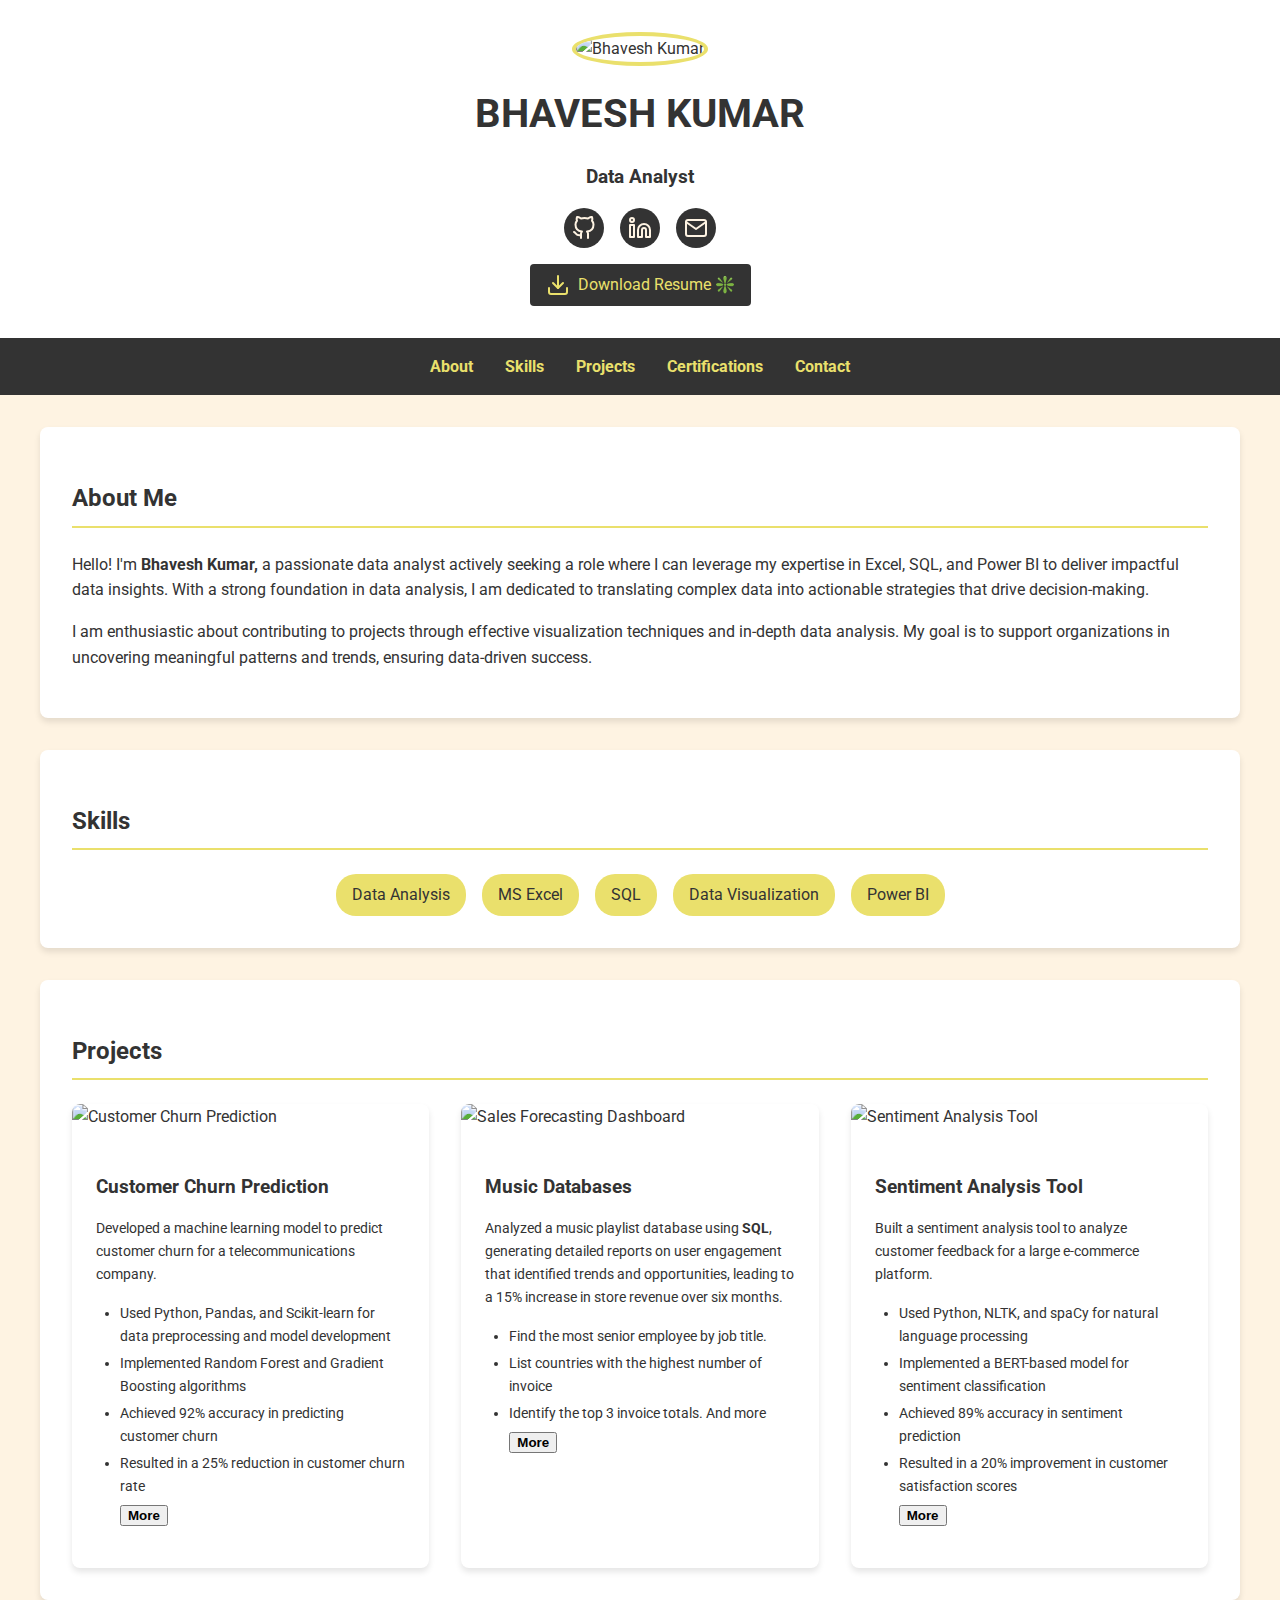
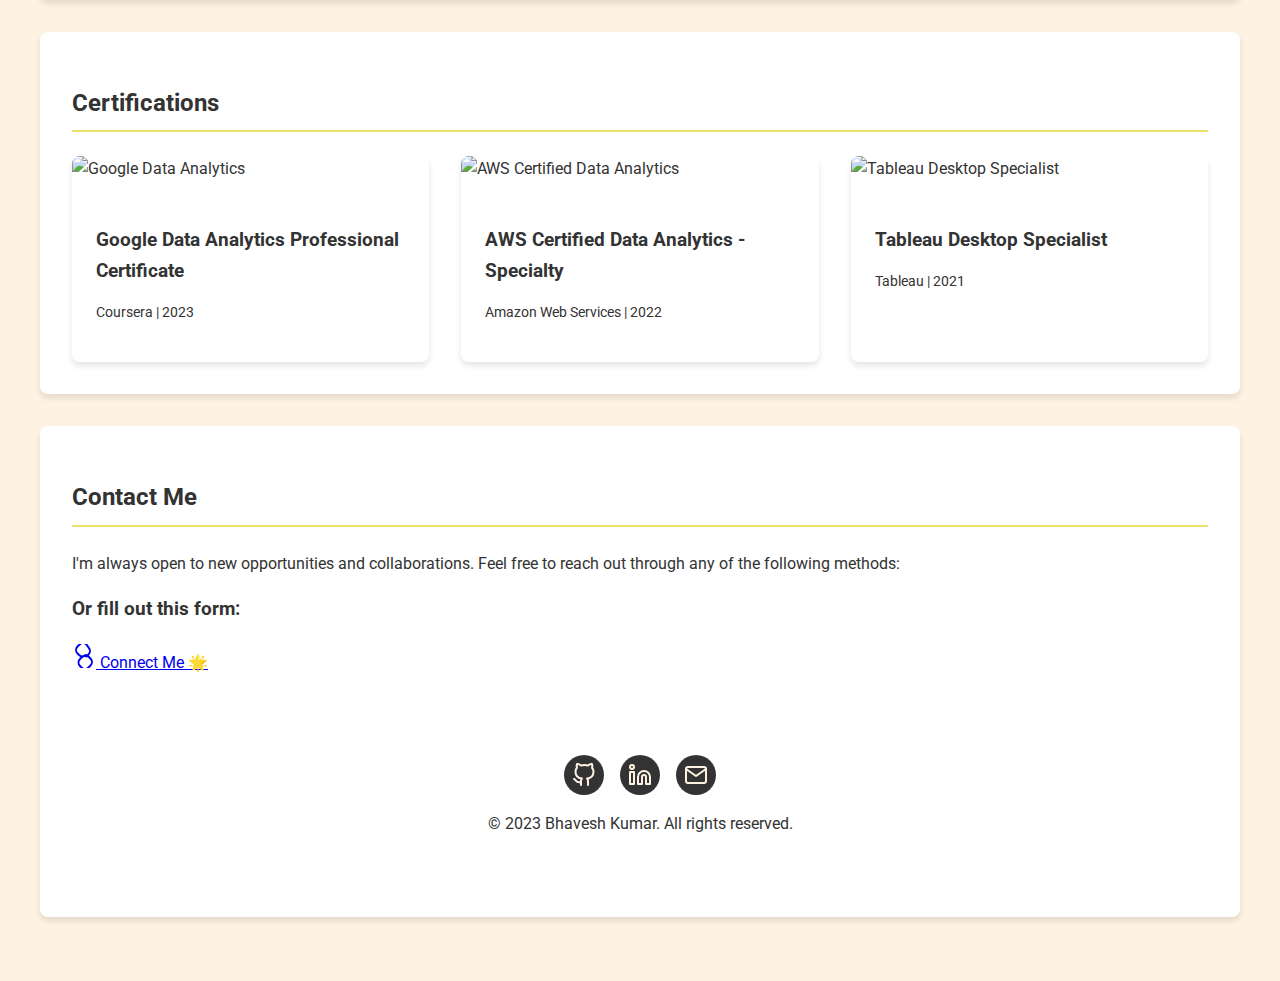
==== index.html @ 85276dae "d" ====
<!DOCTYPE html>
<html lang="en">
<head>
    <meta charset="UTF-8">
    <meta name="viewport" content="width=device-width, initial-scale=1.0">
    <title>Bhavesh Kumar - Data Analyst Portfolio</title>
    <link href="https://fonts.googleapis.com/css2?family=Roboto:wght@300;400;700&display=swap" rel="stylesheet">
    <link href="styles/styles.css" rel="stylesheet">
</head>
<body>
    <header class="header">
        <img src="https://lh3.googleusercontent.com/a/ACg8ocI1U52lFrswx4MWYVx9SHTKI9NrvFQZBIsJCtqKpzLqFeigsNw=s360-c-no" alt="Bhavesh Kumar" class="profile-image">
        <h1 class="name">BHAVESH KUMAR</h1>
        <h2 class="title">Data Analyst</h2>
        <div class="social-links">
            <a href="https://github.com/BBhaveshkumar" target="_blank" rel="noopener noreferrer" class="social-link">
                <svg xmlns="http://www.w3.org/2000/svg" width="24" height="24" viewBox="0 0 24 24" fill="none" stroke="currentColor" stroke-width="2" stroke-linecap="round" stroke-linejoin="round"><path d="M9 19c-5 1.5-5-2.5-7-3m14 6v-3.87a3.37 3.37 0 0 0-.94-2.61c3.14-.35 6.44-1.54 6.44-7A5.44 5.44 0 0 0 20 4.77 5.07 5.07 0 0 0 19.91 1S18.73.65 16 2.48a13.38 13.38 0 0 0-7 0C6.27.65 5.09 1 5.09 1A5.07 5.07 0 0 0 5 4.77a5.44 5.44 0 0 0-1.5 3.78c0 5.42 3.3 6.61 6.44 7A3.37 3.37 0 0 0 9 18.13V22"></path></svg>
            </a>
            <a href="https://www.linkedin.com/in/bhaveshkumarr/" target="_blank" rel="noopener noreferrer" class="social-link">
                <svg xmlns="http://www.w3.org/2000/svg" width="24" height="24" viewBox="0 0 24 24" fill="none" stroke="currentColor" stroke-width="2" stroke-linecap="round" stroke-linejoin="round"><path d="M16 8a6 6 0 0 1 6 6v7h-4v-7a2 2 0 0 0-2-2 2 2 0 0 0-2 2v7h-4v-7a6 6 0 0 1 6-6z"></path><rect x="2" y="9" width="4" height="12"></rect><circle cx="4" cy="4" r="2"></circle></svg>
            </a>
            <a href="mailto:mrbhaveshkumarr@gmail.com" class="social-link">
                <svg xmlns="http://www.w3.org/2000/svg" width="24" height="24" viewBox="0 0 24 24" fill="none" stroke="currentColor" stroke-width="2" stroke-linecap="round" stroke-linejoin="round"><path d="M4 4h16c1.1 0 2 .9 2 2v12c0 1.1-.9 2-2 2H4c-1.1 0-2-.9-2-2V6c0-1.1.9-2 2-2z"></path><polyline points="22,6 12,13 2,6"></polyline></svg>
            </a>
        </div>
        <div class="resume-download">
            <a href="https://docs.google.com/document/d/1liBDJwfR0ojjh4Q76jvT3BifRGlNqict/edit?usp=sharing&ouid=103123259388614732906&rtpof=true&sd=true" download class="resume-btn">
                <svg xmlns="http://www.w3.org/2000/svg" width="24" height="24" viewBox="0 0 24 24" fill="none" stroke="currentColor" stroke-width="2" stroke-linecap="round" stroke-linejoin="round"><path d="M21 15v4a2 2 0 0 1-2 2H5a2 2 0 0 1-2-2v-4"></path><polyline points="7 10 12 15 17 10"></polyline><line x1="12" y1="15" x2="12" y2="3"></line></svg>
                Download Resume ❇️
            </a>
        </div>
    </header>

    <nav class="nav-menu">
        <ul class="nav-list">
            <li class="nav-item"><a href="#about" class="nav-link">About</a></li>
            <li class="nav-item"><a href="#skills" class="nav-link">Skills</a></li>
          <!--   <li class="nav-item"><a href="#experience" class="nav-link">Experience</a></li> -->
            <li class="nav-item"><a href="#projects" class="nav-link">Projects</a></li>
            <li class="nav-item"><a href="#certifications" class="nav-link">Certifications</a></li>
            <li class="nav-item"><a href="#contact" class="nav-link">Contact</a></li>
        </ul>
    </nav>

    <div class="container">
        <section id="about" class="section">
            <h2 class="section-title">About Me</h2>
            <p>
                Hello! 
                I'm <b>Bhavesh Kumar,</b> a passionate data analyst actively seeking a role where I can leverage my expertise in Excel, SQL, and Power BI to deliver impactful data insights. With a strong foundation in data analysis, I am dedicated to translating complex data into actionable strategies that drive decision-making.
            </p>
            <p>
                I am enthusiastic about contributing to projects through effective visualization techniques and in-depth data analysis. My goal is to support organizations in uncovering meaningful patterns and trends, ensuring data-driven success.
            </p>
        </section>

        <section id="skills" class="section">
            <h2 class="section-title">Skills</h2>
            <div class="skills-container">
                <div class="skill-item">Data Analysis</div>
                <div class="skill-item">MS Excel</div>
                <div class="skill-item">SQL</div>
                <div class="skill-item">Data Visualization</div>
                <div class="skill-item">Power BI</div>
            </div>
        </section>

       <!--  <section id="experience" class="section">
            <h2 class="section-title">Experience</h2>
            <div class="experience-item">
                <h3>Senior Data Analyst</h3>
                <p class="company">ABC Tech Solutions | January 2020 - Present</p>
                <ul>
                    <li>Lead a team of 5 data analysts in developing and maintaining data pipelines for real-time analytics.</li>
                    <li>Implemented machine learning models that improved customer segmentation accuracy by 35%, resulting in a 20% increase in targeted marketing campaign effectiveness.</li>
                    <li>Created interactive dashboards using Power BI, resulting in a 40% increase in data-driven decision making across departments.</li>
                    <li>Optimized SQL queries and database structures, improving overall system performance by 50%.</li>
                </ul>
            </div>
            <div class="experience-item">
                <h3>Data Analyst</h3>
                <p class="company">XYZ Data Insights | June 2017 - December 2019</p>
                <ul>
                    <li>Conducted statistical analyses on large datasets to identify trends and patterns in customer behavior, leading to a 15% increase in customer retention.</li>
                    <li>Developed and maintained SQL databases, improving query efficiency by 60%.</li>
                    <li>Created predictive models for sales forecasting, achieving 95% accuracy and helping the company reduce inventory costs by 25%.</li>
                    <li>Collaborated with cross-functional teams to implement data-driven solutions, resulting in a 30% increase in overall operational efficiency.</li>
                </ul>
            </div>
        </section> -->

        <section id="projects" class="section">
            <h2 class="section-title">Projects</h2>
            <div class="projects-grid">
                <div class="project-card">
                    <img src="https://images.unsplash.com/photo-1460925895917-afdab827c52f?ixlib=rb-4.0.3&ixid=M3wxMjA3fDB8MHxwaG90by1wYWdlfHx8fGVufDB8fHx8fA%3D%3D&auto=format&fit=crop&w=300&q=80" alt="Customer Churn Prediction" class="project-image">
                    <div class="project-info">
                        <h3 class="project-title">Customer Churn Prediction</h3>
                        <p class="project-description">Developed a machine learning model to predict customer churn for a telecommunications company.</p>
                        <ul class="project-details">
                            <li>Used Python, Pandas, and Scikit-learn for data preprocessing and model development</li>
                            <li>Implemented Random Forest and Gradient Boosting algorithms</li>
                            <li>Achieved 92% accuracy in predicting customer churn</li>
                            <li>Resulted in a 25% reduction in customer churn rate</li>
                            <a href="https://github.com/BBhaveshkumar/SQL-project-music" target="_blank">
                                <button type="button"><b>More</b></button>
                            </a>
                        </ul>
                    </div>
                </div>
                <div class="project-card">
                    <img src="https://images.unsplash.com/photo-1551288049-bebda4e38f71?ixlib=rb-4.0.3&ixid=M3wxMjA3fDB8MHxwaG90by1wYWdlfHx8fGVufDB8fHx8fA%3D%3D&auto=format&fit=crop&w=300&q=80" alt="Sales Forecasting Dashboard" class="project-image">
                    <div class="project-info">
                        <h3 class="project-title">Music Databases</h3> 
                        <p class="project-description">Analyzed a music playlist database using <b>SQL</b>, generating detailed reports on user engagement that identified trends and opportunities, leading to a 15% increase in store revenue over six months.</p>
                        <ul class="project-details">
                            <li>Find the most senior employee by job title.</li>
                            <li>List countries with the highest number of invoice</li>
                            <li>Identify the top 3 invoice totals. And more</li>
                            <a href="https://github.com/BBhaveshkumar/SQL-project-music" target="_blank">
                                <button type="button"><b>More</b></button>
                            </a>
                            
                        </ul>
                    </div>
                </div>
                <div class="project-card">
                    <img src="https://images.unsplash.com/photo-1518186285589-2f7649de83e0?ixlib=rb-4.0.3&ixid=M3wxMjA3fDB8MHxwaG90by1wYWdlfHx8fGVufDB8fHx8fA%3D%3D&auto=format&fit=crop&w=300&q=80" alt="Sentiment Analysis Tool" class="project-image">
                    <div class="project-info">
                        <h3 class="project-title">Sentiment Analysis Tool</h3>
                        <p class="project-description">Built a sentiment analysis tool to analyze customer feedback for a large e-commerce platform.</p>
                        <ul class="project-details">
                            <li>Used Python, NLTK, and spaCy for natural language processing</li>
                            <li>Implemented a BERT-based model for sentiment classification</li>
                            <li>Achieved 89% accuracy in sentiment prediction</li>
                            <li>Resulted in a 20% improvement in customer satisfaction scores</li>
                            <a href="https://example.com/music-databases" target="_blank">
                                <button type="button"><b>More</b></button>
                            </a>
                        </ul>
                    </div>
                </div>
            </div>
        </section>

        <section id="certifications" class="section">
            <h2 class="section-title">Certifications</h2>
            <div class="certifications-grid">
                <div class="certification-card">
                    <a href="https://www.coursera.org/professional-certificates/google-data-analytics" target="_blank" rel="noopener noreferrer" class="certification-link">
                        <img src="https://images.unsplash.com/photo-1573164713714-d95e436ab8d6?ixlib=rb-4.0.3&ixid=M3wxMjA3fDB8MHxwaG90by1wYWdlfHx8fGVufDB8fHx8fA%3D%3D&auto=format&fit=crop&w=300&q=80" alt="Google Data Analytics" class="certification-image">
                        <div class="certification-content">
                            <h3>Google Data Analytics Professional Certificate</h3>
                            <p>Coursera | 2023</p>
                        </div>
                    </a>
                </div>
                <div class="certification-card">
                    <a href="https://aws.amazon.com/certification/certified-data-analytics-specialty/" target="_blank" rel="noopener noreferrer" class="certification-link">
                        <img src="https://images.unsplash.com/photo-1451187580459-43490279c0fa?ixlib=rb-4.0.3&ixid=M3wxMjA3fDB8MHxwaG90by1wYWdlfHx8fGVufDB8fHx8fA%3D%3D&auto=format&fit=crop&w=300&q=80" alt="AWS Certified Data Analytics" class="certification-image">
                        <div class="certification-content">
                            <h3>AWS Certified Data Analytics - Specialty</h3>
                            <p>Amazon Web Services | 2022</p>
                        </div>
                    </a>
                </div>
                <div class="certification-card">
                    <a href="https://www.tableau.com/learn/certification/desktop-specialist" target="_blank" rel="noopener noreferrer" class="certification-link">
                        <img src="https://images.unsplash.com/photo-1551288049-bebda4e38f71?ixlib=rb-4.0.3&ixid=M3wxMjA3fDB8MHxwaG90by1wYWdlfHx8fGVufDB8fHx8fA%3D%3D&auto=format&fit=crop&w=300&q=80" alt="Tableau Desktop Specialist" class="certification-image">
                        <div class="certification-content">
                            <h3>Tableau Desktop Specialist</h3>
                            
<p>Tableau | 2021</p>
                        </div>
                    </a>
                </div>
            </div>
        </section>

        <!-- <section id="contact" class="section">
            <h2 class="section-title">Contact Me</h2>
            <form class="contact-form">
                <div class="form-group">
                    <label for="name" class="form-label">Name</label>
                    <input type="text" id="name" name="name" class="form-input" required>
                </div>
                <div class="form-group">
                    <label for="email" class="form-label">Email</label>
                    <input type="email" id="email" name="email" class="form-input" required>
                </div>
                <div class="form-group">
                    <label for="message" class="form-label">Message</label>
                    <textarea id="message" name="message" rows="5" class="form-input" required></textarea>
                </div>
                <button type="submit" class="submit-btn">Send Message</button>
            </form>
        </section>
    </div> -->

    <section id="contact" class="section">
        <h2 class="section-title">Contact Me</h2>
        <div class="contact-intro">
            <p>I'm always open to new opportunities and collaborations. Feel free to reach out through any of the following methods:</p>
        </div>
        <div class="contact-options">
            <div class="contact-card">
                <!-- <h3>Email</h3>
                <p>Send me an email directly</p>
                <div class="Connect me">
                    <a href="https://www.linkedin.com/in/bhaveshkumarr/" target="_blank" rel="noopener noreferrer" class="social-link" style="display: inline-flex; align-items: center; justify-content: center; width: 150px; height: 40px; background-color: #f1f1f1; border-radius: 5px; text-decoration: none; color: black; font-size: 16px; font-weight: bold;">
                        <svg xmlns="http://www.w3.org/2000/svg" width="24" height="24" viewBox="0 0 24 24" fill="none" stroke="currentColor" stroke-width="2" stroke-linecap="round" stroke-linejoin="round" style="margin-right: 8px;">
                            <rect x="2" y="2" width="20" height="20" rx="2" ry="2"></rect>
                            <polyline points="2,6 12,13 22,6"></polyline>
                        </svg>
                        Gmail
                    </a>
                </div> -->
                
            
        <div class="google-form-container">
            <h3>Or fill out this form:</h3>
            <div class="Connect me">
                <div class="Connect me">
                    <a href="https://forms.gle/hdkkrXHukVYEHQoh7" class="Connect-btn">
                        <svg xmlns="http://www.w3.org/2000/svg" width="24" height="24" viewBox="0 0 24 24" fill="none" stroke="currentColor" stroke-width="2" stroke-linecap="round" stroke-linejoin="round">
                            <path d="M10 13a5 5 0 0 1 7 0l1.5 1.5a5 5 0 0 1 0 7l-2 2a5 5 0 0 1-7 0l-1.5-1.5a5 5 0 0 1 0-7l2-2z"></path>
                            <path d="M14 11a5 5 0 0 1-7 0L5.5 9.5a5 5 0 0 1 0-7l2-2a5 5 0 0 1 7 0L16.5 3.5a5 5 0 0 1 0 7l-2 2z"></path>
                        </svg>
                        Connect Me 🌟
                    </a>
                </div>
                
                    </a>
                </div>
                
                </a>
            </div>
    <footer class="footer">
        <div class="social-links">
            <a href="https://github.com/BBhaveshkumar" target="_blank" rel="noopener noreferrer" class="social-link">
                <svg xmlns="http://www.w3.org/2000/svg" width="24" height="24" viewBox="0 0 24 24" fill="none" stroke="currentColor" stroke-width="2" stroke-linecap="round" stroke-linejoin="round"><path d="M9 19c-5 1.5-5-2.5-7-3m14 6v-3.87a3.37 3.37 0 0 0-.94-2.61c3.14-.35 6.44-1.54 6.44-7A5.44 5.44 0 0 0 20 4.77 5.07 5.07 0 0 0 19.91 1S18.73.65 16 2.48a13.38 13.38 0 0 0-7 0C6.27.65 5.09 1 5.09 1A5.07 5.07 0 0 0 5 4.77a5.44 5.44 0 0 0-1.5 3.78c0 5.42 3.3 6.61 6.44 7A3.37 3.37 0 0 0 9 18.13V22"></path></svg>
            </a>
            <a href="https://www.linkedin.com/in/bhaveshkumarr/" target="_blank" rel="noopener noreferrer" class="social-link">
                <svg xmlns="http://www.w3.org/2000/svg" width="24" height="24" viewBox="0 0 24 24" fill="none" stroke="currentColor" stroke-width="2" stroke-linecap="round" stroke-linejoin="round"><path d="M16 8a6 6 0 0 1 6 6v7h-4v-7a2 2 0 0 0-2-2 2 2 0 0 0-2 2v7h-4v-7a6 6 0 0 1 6-6z"></path><rect x="2" y="9" width="4" height="12"></rect><circle cx="4" cy="4" r="2"></circle></svg>
            </a>
            <a href="mailto:mrbhaveshkumarr@gmail.com" class="social-link">
                <svg xmlns="http://www.w3.org/2000/svg" width="24" height="24" viewBox="0 0 24 24" fill="none" stroke="currentColor" stroke-width="2" stroke-linecap="round" stroke-linejoin="round"><path d="M4 4h16c1.1 0 2 .9 2 2v12c0 1.1-.9 2-2 2H4c-1.1 0-2-.9-2-2V6c0-1.1.9-2 2-2z"></path><polyline points="22,6 12,13 2,6"></polyline></svg>
            </a>
        </div>
        <p>&copy; 2023 Bhavesh Kumar. All rights reserved.</p>
    </footer>
</body>
</html>
---- styles/styles.css ----
:root {
  --primary-color: #eae06c;
  --secondary-color: #f5f5f5;
  --background-color: #FEF3E2;
  --text-color: #333333;
  --card-background: #ffffff;
}

body {
  font-family: 'Roboto', sans-serif;
  background-color: var(--background-color);
  color: var(--text-color);
  line-height: 1.6;
  margin: 0;
  padding: 0;
}

.container {
  max-width: 1200px;
  margin: 0 auto;
  padding: 2rem;
}

.header {
  background-color: var(--card-background);
  color: var(--text-color);
  padding: 2rem 0;
  text-align: center;
}

.profile-image {
  width: 150px;
  height: 150px;
  border-radius: 50%;
  object-fit: cover;
  border: 4px solid var(--primary-color);
}

.name {
  font-size: 2.5rem;
  margin: 1rem 0 0.5rem;
}

.title {
  font-size: 1.2rem;
  color: var(--text-color);
}

.nav-menu {
  background-color: var(--text-color);
  padding: 1rem 0;
  position: sticky;
  top: 0;
  z-index: 1000;
}

.nav-list {
  list-style-type: none;
  padding: 0;
  margin: 0;
  display: flex;
  justify-content: center;
}

.nav-item {
  margin: 0 1rem;
}

.nav-link {
  color: var(--primary-color);
  text-decoration: none;
  font-weight: bold;
  transition: color 0.3s ease;
}

.nav-link:hover {
  color: var(--secondary-color);
}

.section {
  background-color: var(--card-background);
  border-radius: 8px;
  box-shadow: 0 4px 6px rgba(0, 0, 0, 0.1);
  padding: 2rem;
  margin-bottom: 2rem;
}

.section-title {
  color: var(--text-color);
  border-bottom: 2px solid var(--primary-color);
  padding-bottom: 0.5rem;
  margin-bottom: 1.5rem;
}

.skills-container {
    display: flex;
    flex-wrap: wrap;
    gap: 1rem;
    justify-content: center;
}

.skill-item {
    background-color: var(--primary-color);
    color: var(--text-color);
    padding: 0.5rem 1rem;
    border-radius: 20px;
    font-size: 1rem;
    transition: transform 0.3s ease, box-shadow 0.3s ease;
}

.skill-item:hover {
    transform: translateY(-3px);
    box-shadow: 0 4px 6px rgba(0, 0, 0, 0.1);
}

.experience-item {
  margin-bottom: 2rem;
}

.experience-item h3 {
  color: var(--text-color);
  margin-bottom: 0.25rem;
}

.experience-item .company {
  color: var(--text-color);
  font-style: italic;
  margin-bottom: 0.5rem;
}

.experience-item ul {
  padding-left: 1.5rem;
}

.experience-item li {
    margin-bottom: 0.5rem;
}

.projects-grid {
  display: grid;
  grid-template-columns: repeat(auto-fit, minmax(300px, 1fr));
  gap: 2rem;
}

.project-card {
  background-color: var(--card-background);
  border-radius: 8px;
  overflow: hidden;
  box-shadow: 0 4px 6px rgba(0, 0, 0, 0.1);
  transition: transform 0.3s ease;
}

.project-card:hover {
  transform: translateY(-5px);
}

.project-image {
  width: 100%;
  height: 200px;
  object-fit: cover;
  border-top-left-radius: 8px;
  border-top-right-radius: 8px;
}

.project-info {
  padding: 1.5rem;
}

.project-title {
  color: var(--text-color);
  margin-bottom: 0.5rem;
}

.project-description {
  font-size: 0.9rem;
  margin-bottom: 1rem;
}

.project-details {
  list-style-type: disc;
  padding-left: 1.5rem;
  margin-top: 0.5rem;
}

.project-details li {
  font-size: 0.9rem;
  margin-bottom: 0.25rem;
}

.certifications-grid {
    display: grid;
    grid-template-columns: repeat(auto-fit, minmax(300px, 1fr));
    gap: 2rem;
}

.certification-card {
    background-color: var(--card-background);
    border-radius: 8px;
    overflow: hidden;
    box-shadow: 0 4px 6px rgba(0, 0, 0, 0.1);
    transition: transform 0.3s ease;
}

.certification-card:hover {
    transform: translateY(-5px);
}

.certification-link {
    text-decoration: none;
    color: inherit;
    display: block;
}

.certification-image {
    width: 100%;
    height: 200px;
    object-fit: cover;
}

.certification-content {
    padding: 1.5rem;
}

.certification-content h3 {
    color: var(--text-color);
    margin-bottom: 0.5rem;
    font-size: 1.2rem;
}

.certification-content p {
    color: var(--text-color);
    font-size: 0.9rem;
}

.contact-form {
  max-width: 600px;
  margin: 0 auto;
}

.form-group {
  margin-bottom: 1.5rem;
}

.form-label {
  display: block;
  margin-bottom: 0.5rem;
  color: var(--text-color);
}

.form-input {
  width: 100%;
  padding: 0.75rem;
  border: 1px solid #ccc;
  border-radius: 4px;
  font-size: 1rem;
}

.submit-btn {
  background-color: var(--text-color);
  color: var(--primary-color);
  border: none;
  padding: 0.75rem 1.5rem;
  border-radius: 4px;
  cursor: pointer;
  transition: background-color 0.3s ease;
}

.submit-btn:hover {
  background-color: var(--primary-color);
  color: var(--text-color);
}

.social-links {
  display: flex;
  justify-content: center;
  gap: 1rem;
  margin-top: 1rem;
}

.social-link {
  display: inline-flex;
  align-items: center;
  justify-content: center;
  width: 40px;
  height: 40px;
  border-radius: 50%;
  background-color: var(--text-color);
  color: var(--background-color);
  text-decoration: none;
  transition: background-color 0.3s ease;
}

.social-link:hover {
  background-color: var(--primary-color);
  color: var(--text-color);
}

.footer {
  background-color: var(--card-background);
  color: var(--text-color);
  text-align: center;
  padding: 2rem 0;
  margin-top: 2rem;
}

@media (max-width: 768px) {
  .container {
    padding: 1rem;
  }
  
  .nav-list {
    flex-direction: column;
    align-items: center;
  }
  
  .nav-item {
    margin: 0.5rem 0;
  }
  
  .projects-grid {
    grid-template-columns: 1fr;
  }
}

.resume-download {
    margin-top: 1rem;
}

.resume-btn {
    display: inline-flex;
    align-items: center;
    background-color: var(--text-color);
    color: var(--primary-color);
    padding: 0.5rem 1rem;
    border-radius: 4px;
    text-decoration: none;
    transition: background-color 0.3s ease;
}

.resume-btn:hover {
    background-color: var(--primary-color);
    color: var(--text-color);
}

.resume-btn svg {
    margin-right: 0.5rem;
}

.form-status {
    margin-top: 1rem;
    padding: 0.5rem;
    border-radius: 4px;
    text-align: center;
}

.form-status.success {
    background-color: #d4edda;
    color: #155724;
    border: 1px solid #c3e6cb;
}

.form-status.error {
    background-color: #f8d7da;
    color: #721c24;
    border: 1px solid #f5c6cb;
}
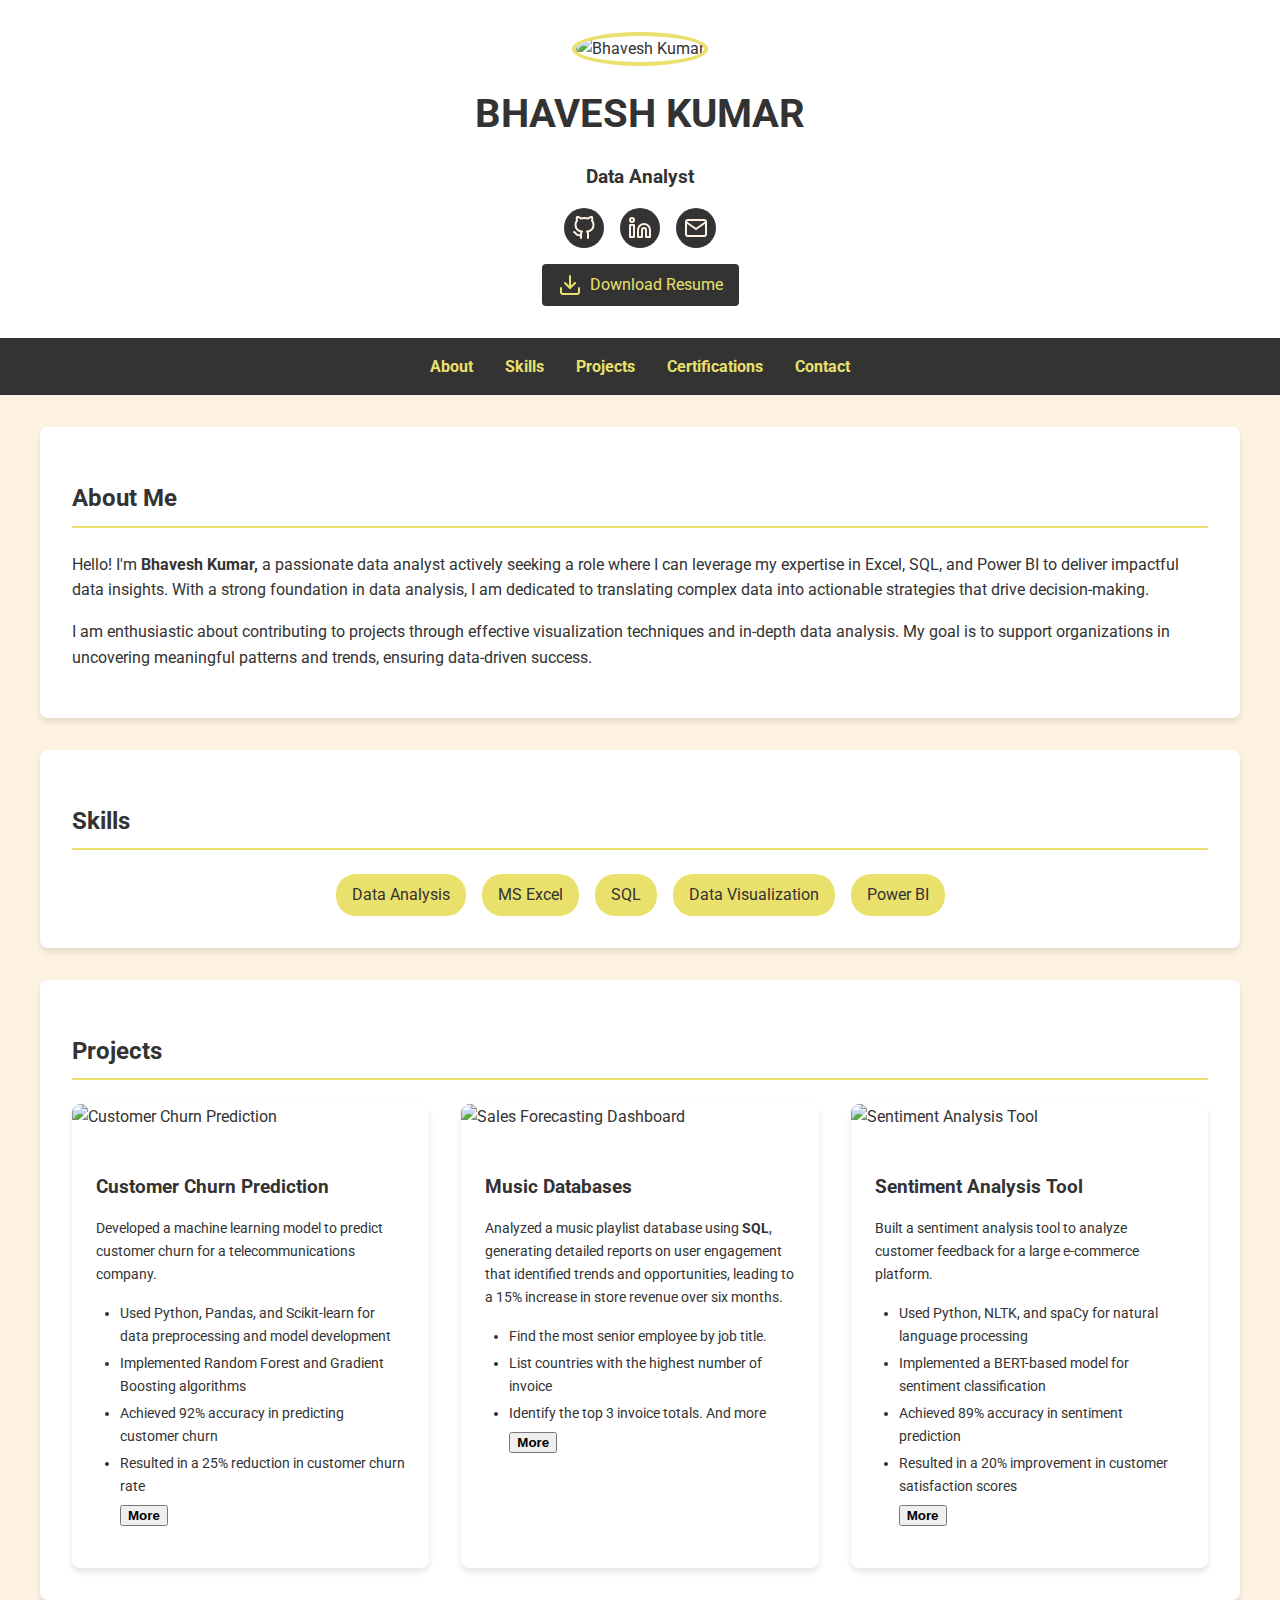
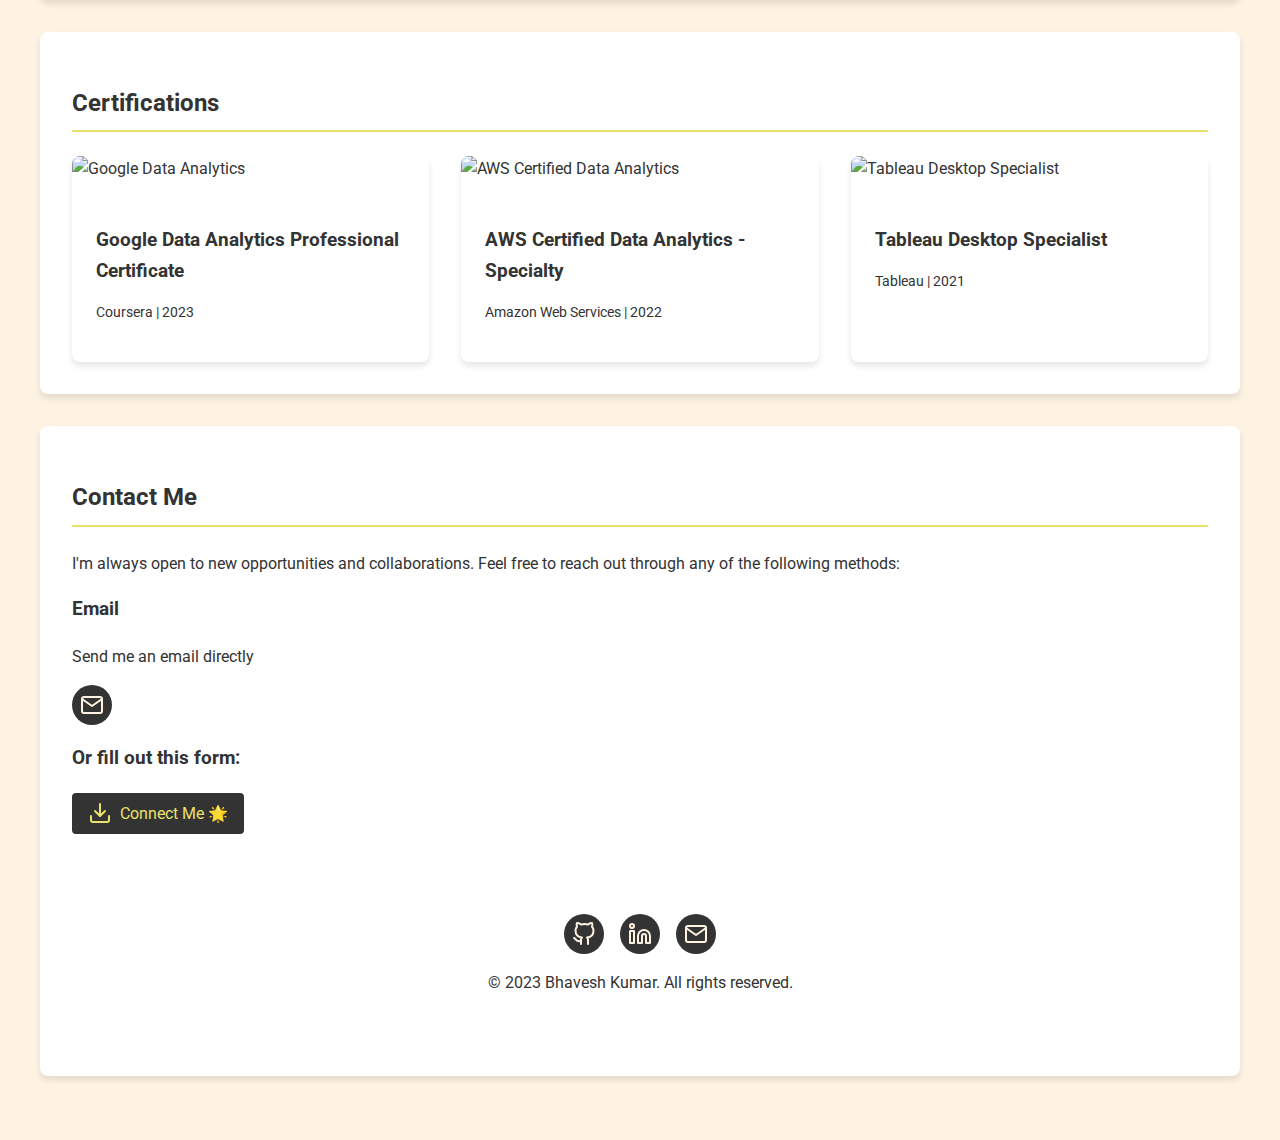
==== commit c3ae6a70: "d" ====
--- a/index.html
+++ b/index.html
@@ -26,7 +26,7 @@
         <div class="resume-download">
             <a href="https://docs.google.com/document/d/1liBDJwfR0ojjh4Q76jvT3BifRGlNqict/edit?usp=sharing&ouid=103123259388614732906&rtpof=true&sd=true" download class="resume-btn">
                 <svg xmlns="http://www.w3.org/2000/svg" width="24" height="24" viewBox="0 0 24 24" fill="none" stroke="currentColor" stroke-width="2" stroke-linecap="round" stroke-linejoin="round"><path d="M21 15v4a2 2 0 0 1-2 2H5a2 2 0 0 1-2-2v-4"></path><polyline points="7 10 12 15 17 10"></polyline><line x1="12" y1="15" x2="12" y2="3"></line></svg>
-                Download Resume ❇️
+                Download Resume
             </a>
         </div>
     </header>
@@ -204,32 +204,20 @@
         </div>
         <div class="contact-options">
             <div class="contact-card">
-                <!-- <h3>Email</h3>
+                <h3>Email</h3>
                 <p>Send me an email directly</p>
-                <div class="Connect me">
-                    <a href="https://www.linkedin.com/in/bhaveshkumarr/" target="_blank" rel="noopener noreferrer" class="social-link" style="display: inline-flex; align-items: center; justify-content: center; width: 150px; height: 40px; background-color: #f1f1f1; border-radius: 5px; text-decoration: none; color: black; font-size: 16px; font-weight: bold;">
-                        <svg xmlns="http://www.w3.org/2000/svg" width="24" height="24" viewBox="0 0 24 24" fill="none" stroke="currentColor" stroke-width="2" stroke-linecap="round" stroke-linejoin="round" style="margin-right: 8px;">
-                            <rect x="2" y="2" width="20" height="20" rx="2" ry="2"></rect>
-                            <polyline points="2,6 12,13 22,6"></polyline>
-                        </svg>
-                        Gmail
-                    </a>
-                </div> -->
-                
+                <a href="https://www.linkedin.com/in/bhaveshkumarr/" target="_blank" rel="noopener noreferrer" class="social-link">
+                    <svg xmlns="http://www.w3.org/2000/svg" width="24" height="24" viewBox="0 0 24 24" fill="none" stroke="currentColor" stroke-width="2" stroke-linecap="round" stroke-linejoin="round"><path d="M4 4h16c1.1 0 2 .9 2 2v12c0 1.1-.9 2-2 2H4c-1.1 0-2-.9-2-2V6c0-1.1.9-2 2-2z"></path><polyline points="22,6 12,13 2,6"></polyline></svg>
+                </a>
+            </div>
             
         <div class="google-form-container">
             <h3>Or fill out this form:</h3>
             <div class="Connect me">
                 <div class="Connect me">
-                    <a href="https://forms.gle/hdkkrXHukVYEHQoh7" class="Connect-btn">
-                        <svg xmlns="http://www.w3.org/2000/svg" width="24" height="24" viewBox="0 0 24 24" fill="none" stroke="currentColor" stroke-width="2" stroke-linecap="round" stroke-linejoin="round">
-                            <path d="M10 13a5 5 0 0 1 7 0l1.5 1.5a5 5 0 0 1 0 7l-2 2a5 5 0 0 1-7 0l-1.5-1.5a5 5 0 0 1 0-7l2-2z"></path>
-                            <path d="M14 11a5 5 0 0 1-7 0L5.5 9.5a5 5 0 0 1 0-7l2-2a5 5 0 0 1 7 0L16.5 3.5a5 5 0 0 1 0 7l-2 2z"></path>
-                        </svg>
+                    <a href="https://forms.gle/hdkkrXHukVYEHQoh7" download class="resume-btn">
+                        <svg xmlns="http://www.w3.org/2000/svg" width="24" height="24" viewBox="0 0 24 24" fill="none" stroke="currentColor" stroke-width="2" stroke-linecap="round" stroke-linejoin="round"><path d="M21 15v4a2 2 0 0 1-2 2H5a2 2 0 0 1-2-2v-4"></path><polyline points="7 10 12 15 17 10"></polyline><line x1="12" y1="15" x2="12" y2="3"></line></svg>
                         Connect Me 🌟
-                    </a>
-                </div>
-                
                     </a>
                 </div>
                 
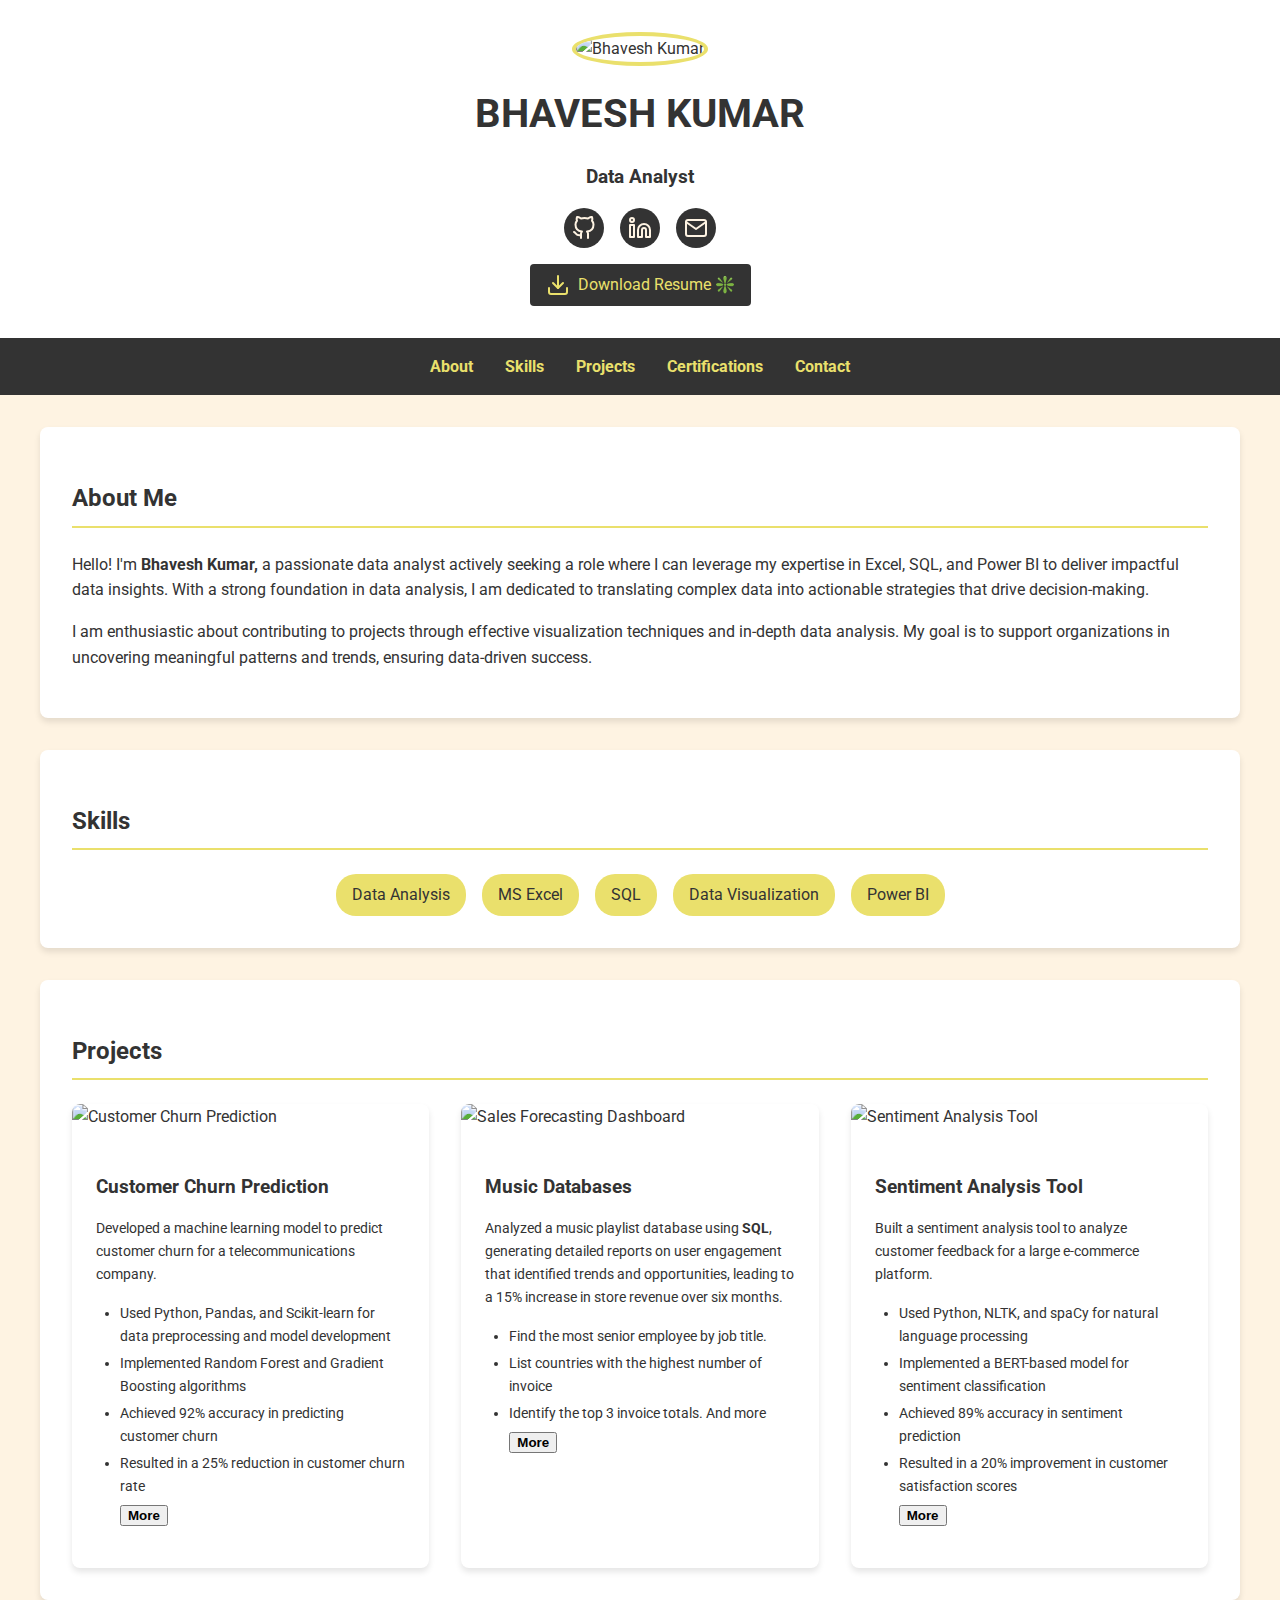
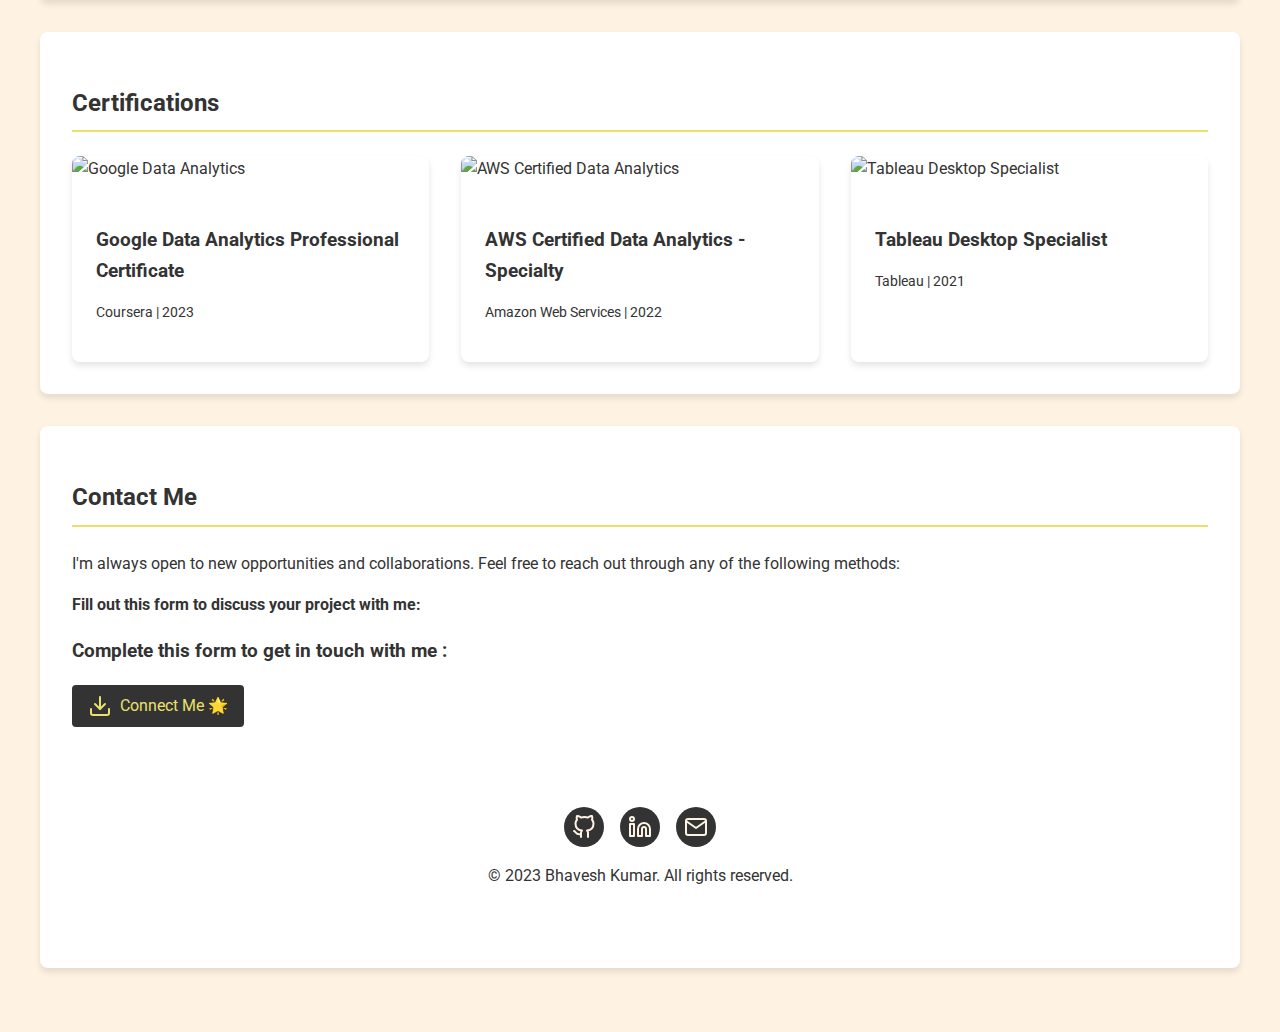
==== commit e2448aec: "d" ====
--- a/index.html
+++ b/index.html
@@ -26,7 +26,7 @@
         <div class="resume-download">
             <a href="https://docs.google.com/document/d/1liBDJwfR0ojjh4Q76jvT3BifRGlNqict/edit?usp=sharing&ouid=103123259388614732906&rtpof=true&sd=true" download class="resume-btn">
                 <svg xmlns="http://www.w3.org/2000/svg" width="24" height="24" viewBox="0 0 24 24" fill="none" stroke="currentColor" stroke-width="2" stroke-linecap="round" stroke-linejoin="round"><path d="M21 15v4a2 2 0 0 1-2 2H5a2 2 0 0 1-2-2v-4"></path><polyline points="7 10 12 15 17 10"></polyline><line x1="12" y1="15" x2="12" y2="3"></line></svg>
-                Download Resume
+                Download Resume ❇️
             </a>
         </div>
     </header>
@@ -201,18 +201,19 @@
         <h2 class="section-title">Contact Me</h2>
         <div class="contact-intro">
             <p>I'm always open to new opportunities and collaborations. Feel free to reach out through any of the following methods:</p>
-        </div>
-        <div class="contact-options">
+            <p><b>Fill out this form to discuss your project with me:</b></p>
+        </div>
+        <!-- <div class="contact-options">
             <div class="contact-card">
                 <h3>Email</h3>
                 <p>Send me an email directly</p>
                 <a href="https://www.linkedin.com/in/bhaveshkumarr/" target="_blank" rel="noopener noreferrer" class="social-link">
                     <svg xmlns="http://www.w3.org/2000/svg" width="24" height="24" viewBox="0 0 24 24" fill="none" stroke="currentColor" stroke-width="2" stroke-linecap="round" stroke-linejoin="round"><path d="M4 4h16c1.1 0 2 .9 2 2v12c0 1.1-.9 2-2 2H4c-1.1 0-2-.9-2-2V6c0-1.1.9-2 2-2z"></path><polyline points="22,6 12,13 2,6"></polyline></svg>
                 </a>
-            </div>
+            </div> -->
             
         <div class="google-form-container">
-            <h3>Or fill out this form:</h3>
+            <h3>Complete this form to get in touch with me :</h3>
             <div class="Connect me">
                 <div class="Connect me">
                     <a href="https://forms.gle/hdkkrXHukVYEHQoh7" download class="resume-btn">
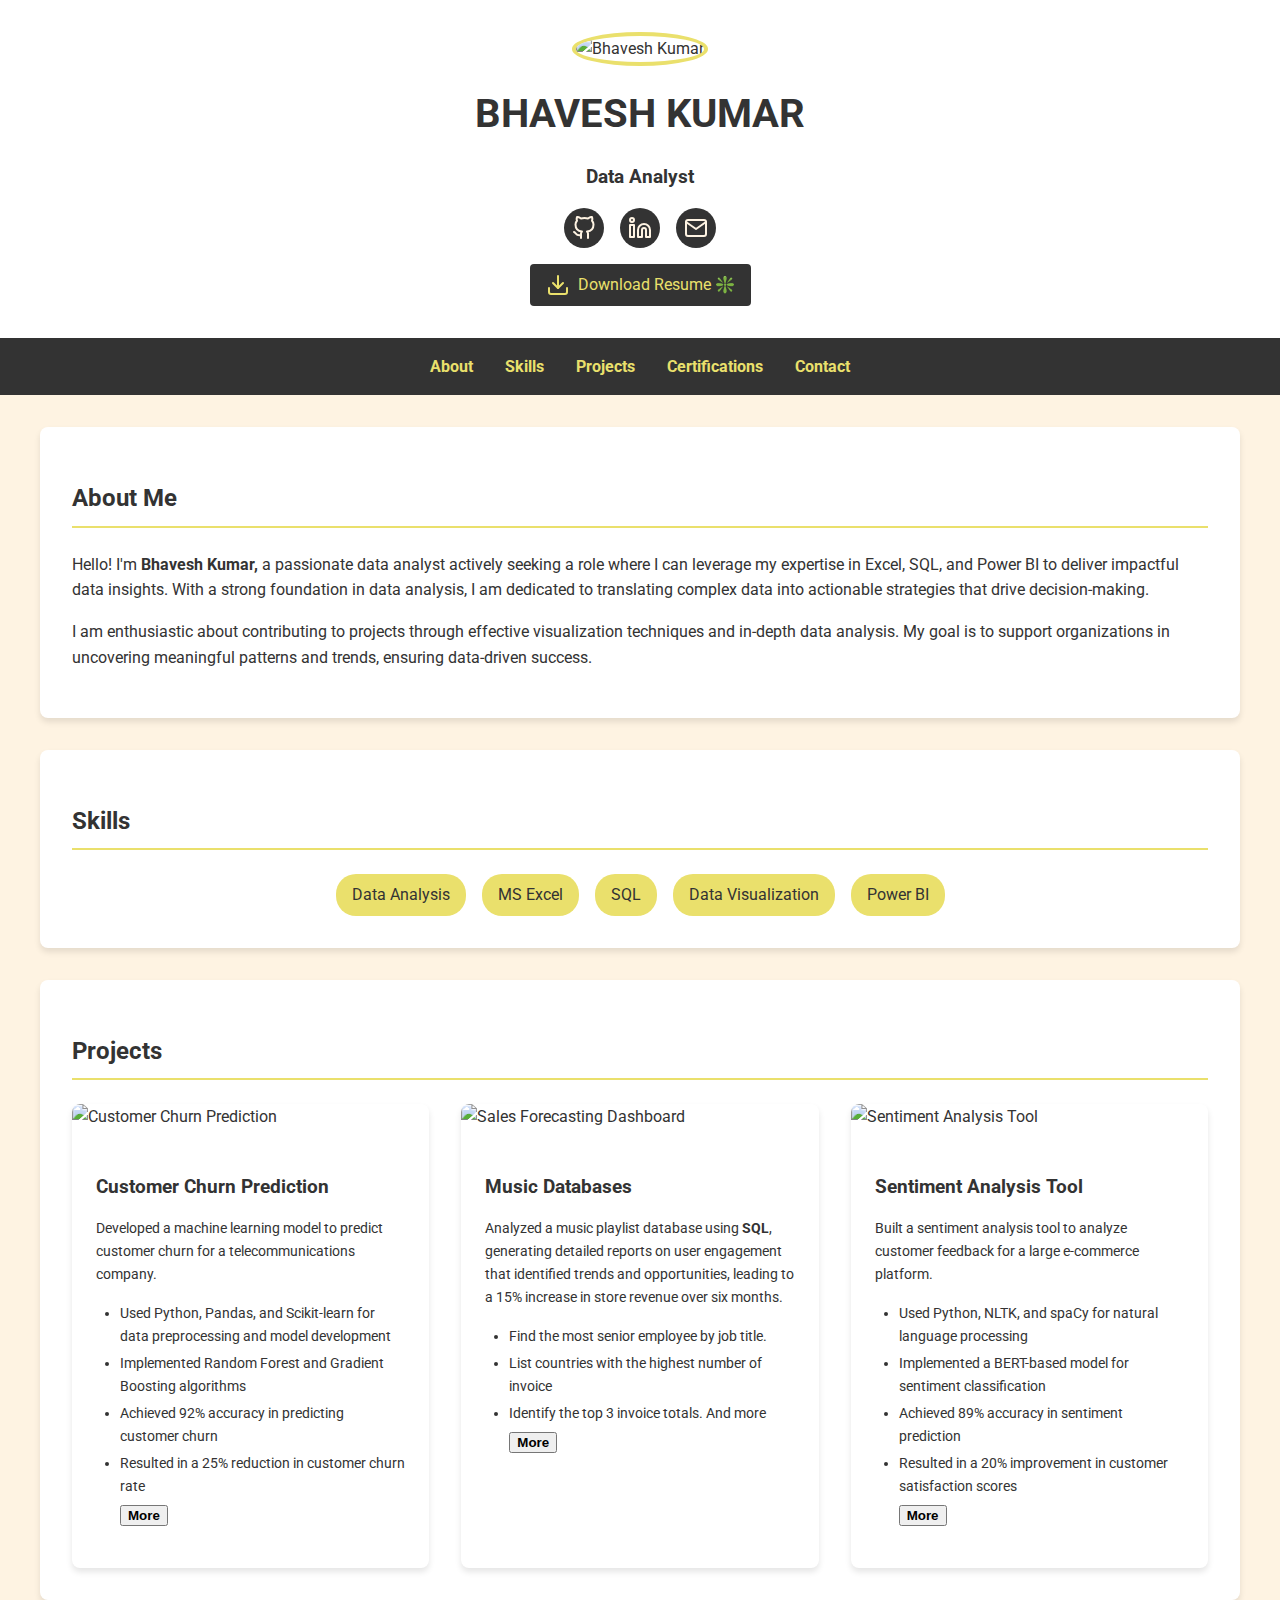
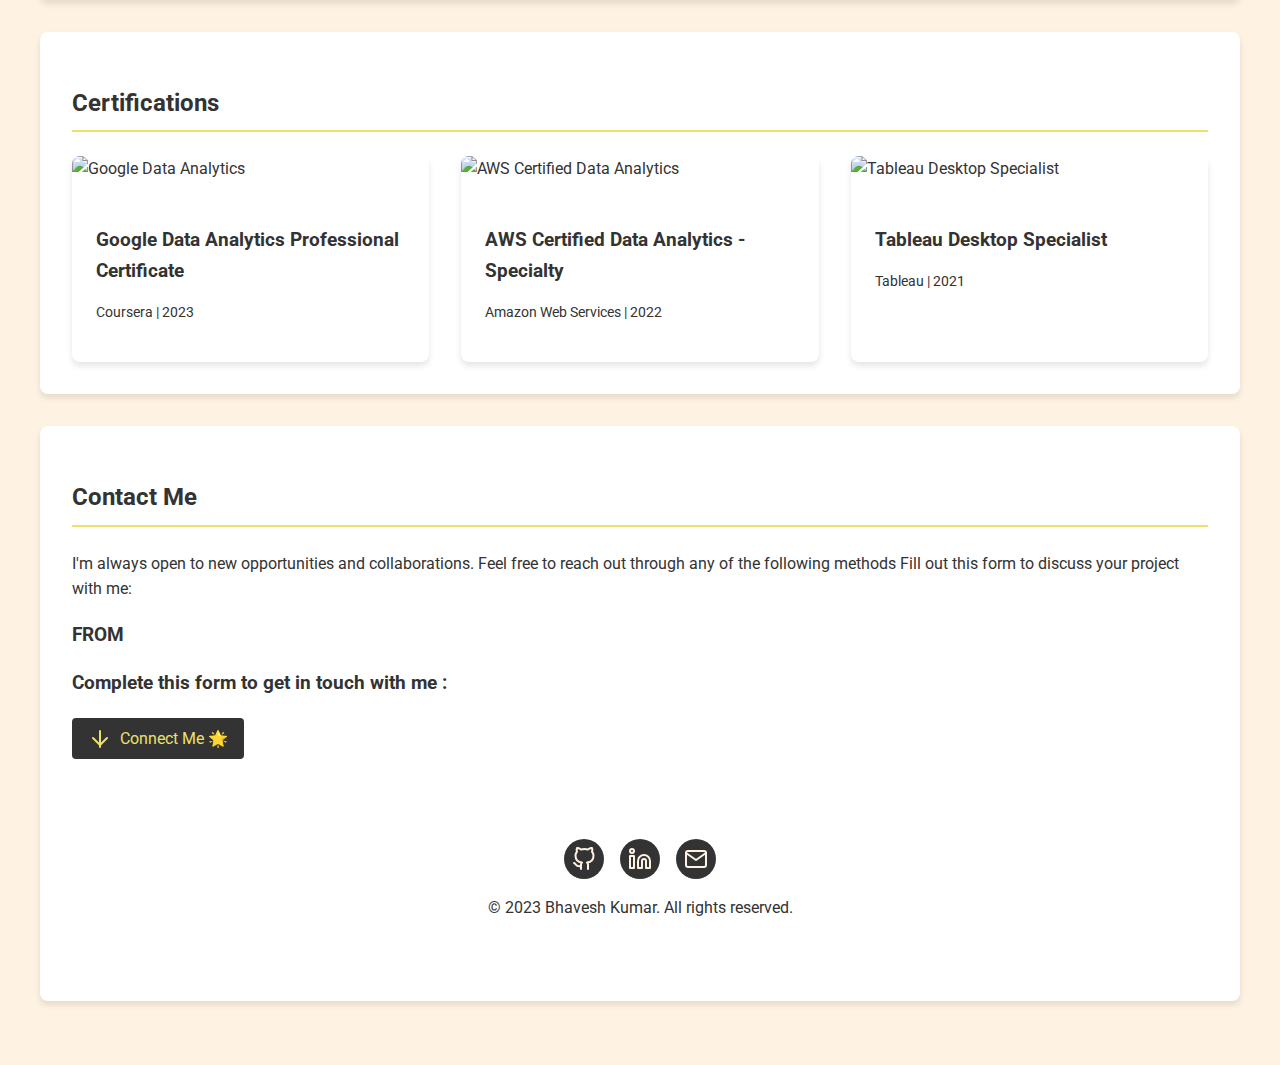
==== commit d0b9d712: "S" ====
--- a/index.html
+++ b/index.html
@@ -200,8 +200,7 @@
     <section id="contact" class="section">
         <h2 class="section-title">Contact Me</h2>
         <div class="contact-intro">
-            <p>I'm always open to new opportunities and collaborations. Feel free to reach out through any of the following methods:</p>
-            <p><b>Fill out this form to discuss your project with me:</b></p>
+            <p>I'm always open to new opportunities and collaborations. Feel free to reach out through any of the following methods Fill out this form to discuss your project with me:</p>
         </div>
         <!-- <div class="contact-options">
             <div class="contact-card">
@@ -213,15 +212,18 @@
             </div> -->
             
         <div class="google-form-container">
+            <h3> FROM  </h3>
             <h3>Complete this form to get in touch with me :</h3>
             <div class="Connect me">
                 <div class="Connect me">
-                    <a href="https://forms.gle/hdkkrXHukVYEHQoh7" download class="resume-btn">
-                        <svg xmlns="http://www.w3.org/2000/svg" width="24" height="24" viewBox="0 0 24 24" fill="none" stroke="currentColor" stroke-width="2" stroke-linecap="round" stroke-linejoin="round"><path d="M21 15v4a2 2 0 0 1-2 2H5a2 2 0 0 1-2-2v-4"></path><polyline points="7 10 12 15 17 10"></polyline><line x1="12" y1="15" x2="12" y2="3"></line></svg>
+                    <a href="https://forms.gle/hdkkrXHukVYEHQoh7" class="resume-btn">
+                        <svg xmlns="http://www.w3.org/2000/svg" width="24" height="24" viewBox="0 0 24 24" fill="none" stroke="currentColor" stroke-width="2" stroke-linecap="round" stroke-linejoin="round">
+                            <path d="M12 4v16M5 11l7 7 7-7"></path>
+                        </svg>
                         Connect Me 🌟
                     </a>
                 </div>
-                
+            </div>
                 </a>
             </div>
     <footer class="footer">
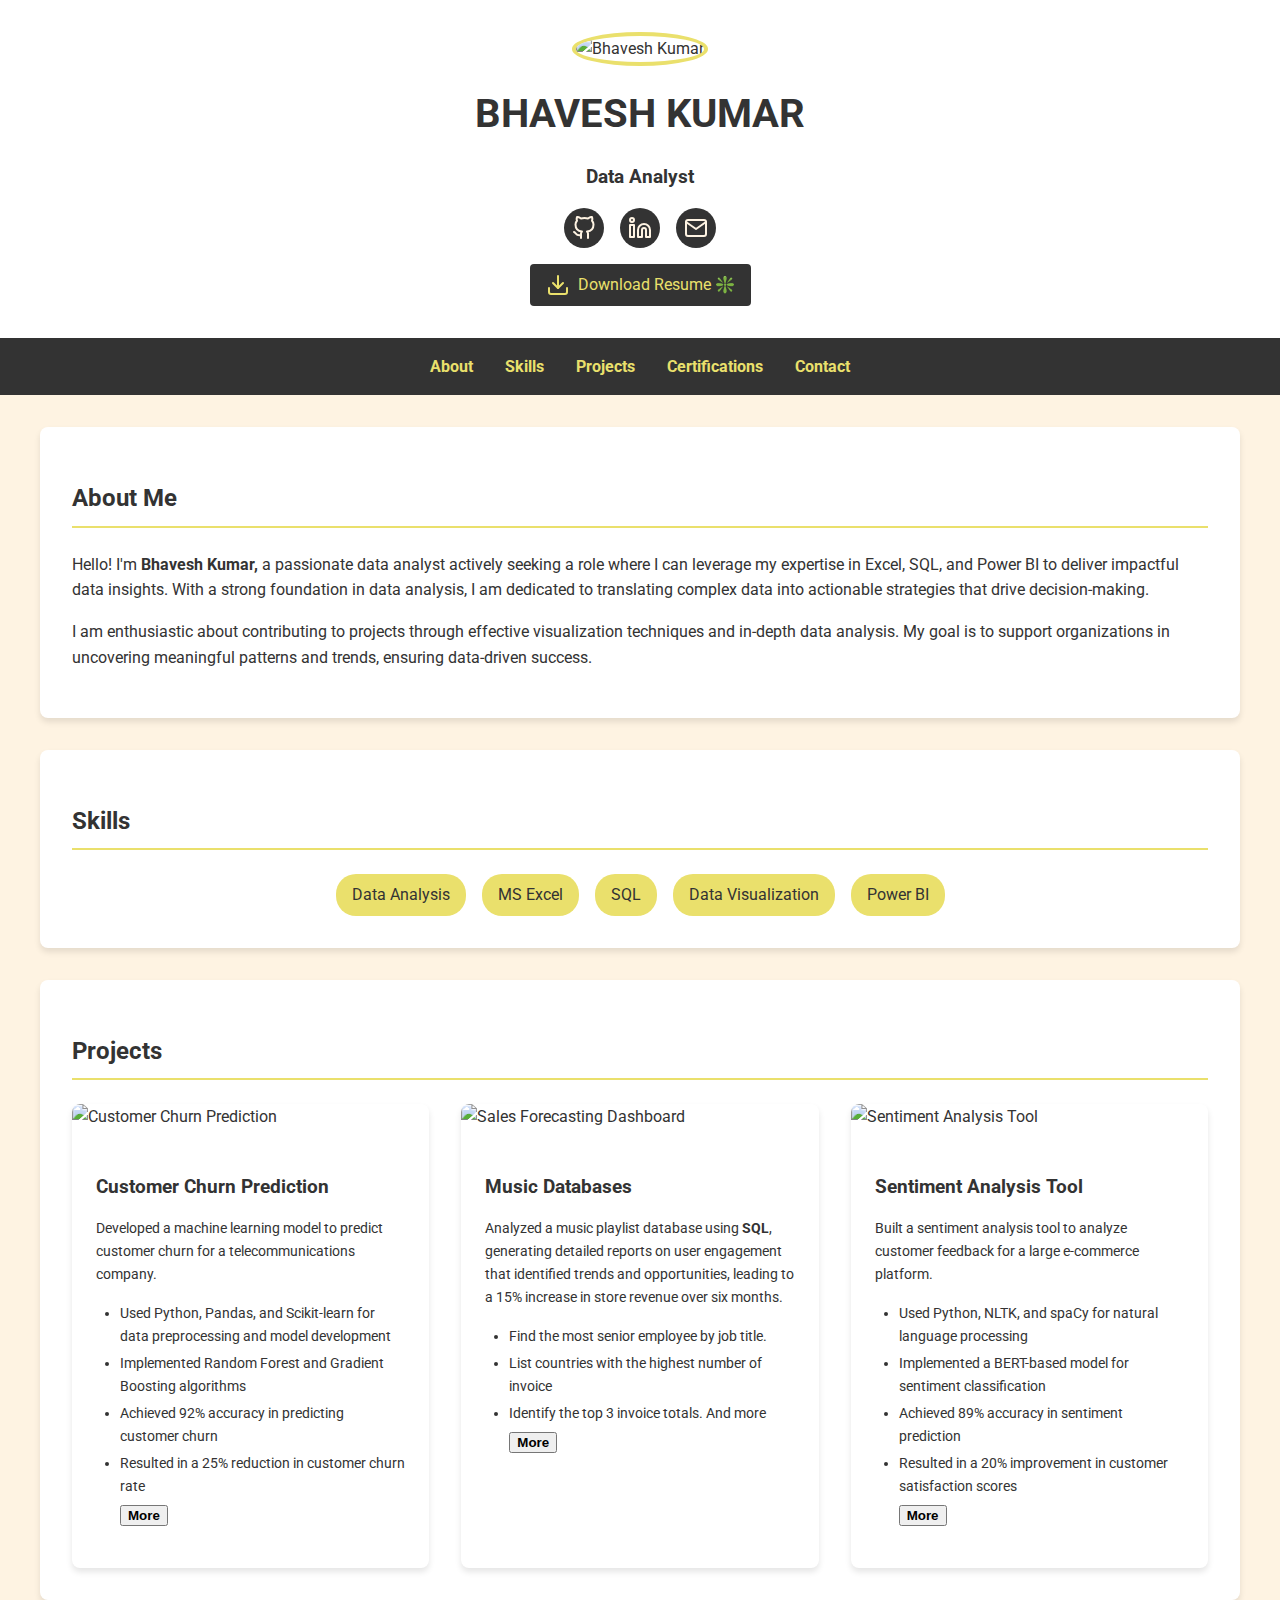
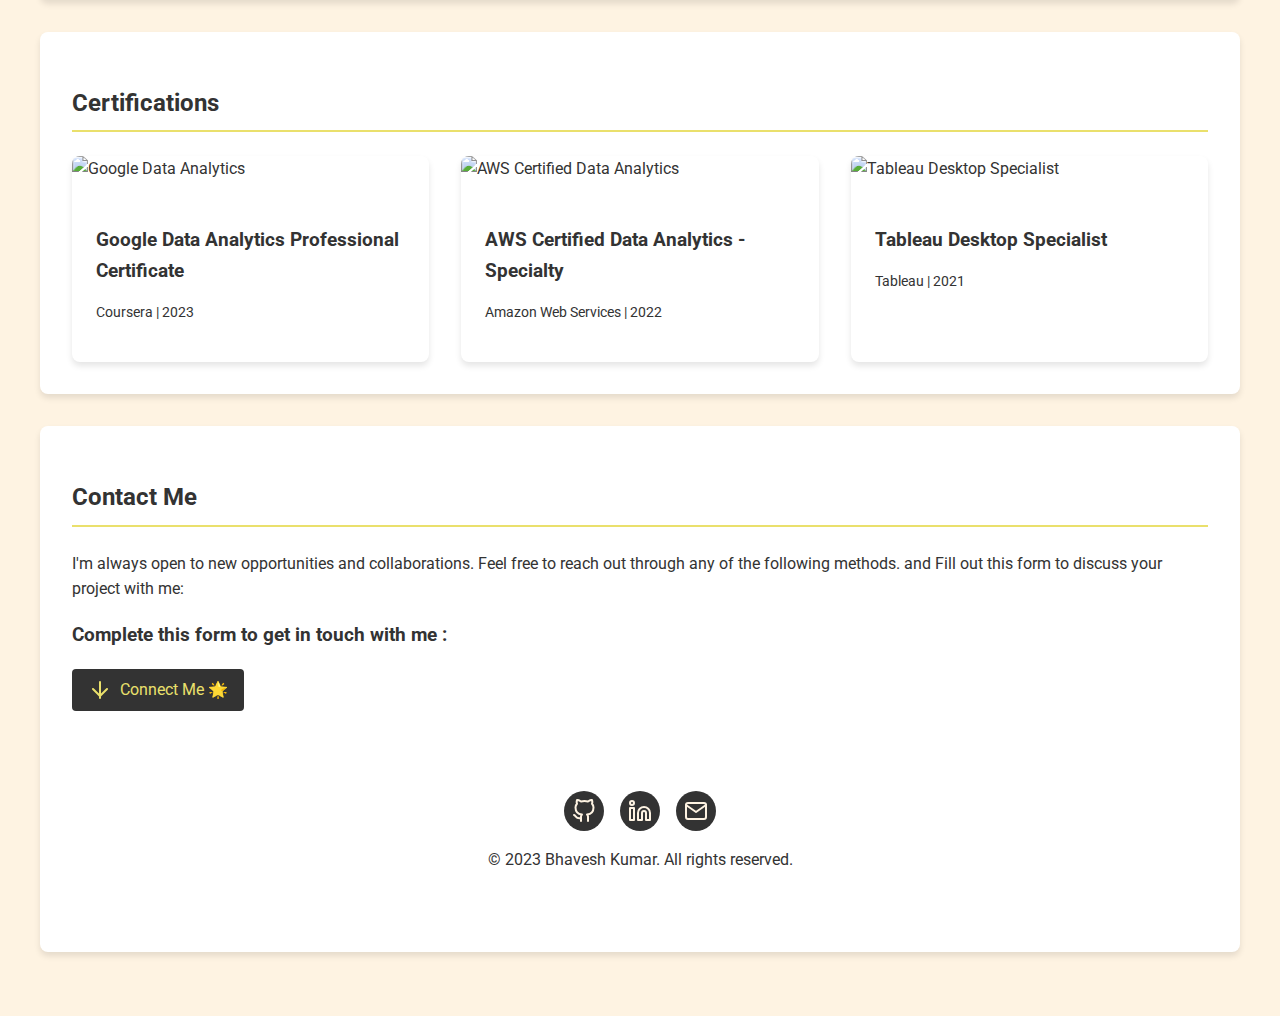
==== commit b6847328: "h" ====
--- a/index.html
+++ b/index.html
@@ -200,19 +200,19 @@
     <section id="contact" class="section">
         <h2 class="section-title">Contact Me</h2>
         <div class="contact-intro">
-            <p>I'm always open to new opportunities and collaborations. Feel free to reach out through any of the following methods Fill out this form to discuss your project with me:</p>
+            <p>I'm always open to new opportunities and collaborations. Feel free to reach out through any of the following methods. and  Fill out this form to discuss your project with me:</p>
         </div>
         <!-- <div class="contact-options">
             <div class="contact-card">
                 <h3>Email</h3>
                 <p>Send me an email directly</p>
-                <a href="https://www.linkedin.com/in/bhaveshkumarr/" target="_blank" rel="noopener noreferrer" class="social-link">
+                <a href="https://www.linkedin.com/in/bhaveshkumarr/" target="_blank" rel="noopener noreferrer" class="social-link"> 
                     <svg xmlns="http://www.w3.org/2000/svg" width="24" height="24" viewBox="0 0 24 24" fill="none" stroke="currentColor" stroke-width="2" stroke-linecap="round" stroke-linejoin="round"><path d="M4 4h16c1.1 0 2 .9 2 2v12c0 1.1-.9 2-2 2H4c-1.1 0-2-.9-2-2V6c0-1.1.9-2 2-2z"></path><polyline points="22,6 12,13 2,6"></polyline></svg>
                 </a>
             </div> -->
             
         <div class="google-form-container">
-            <h3> FROM  </h3>
+            <!-- <h3> FROM  </h3> -->
             <h3>Complete this form to get in touch with me :</h3>
             <div class="Connect me">
                 <div class="Connect me">
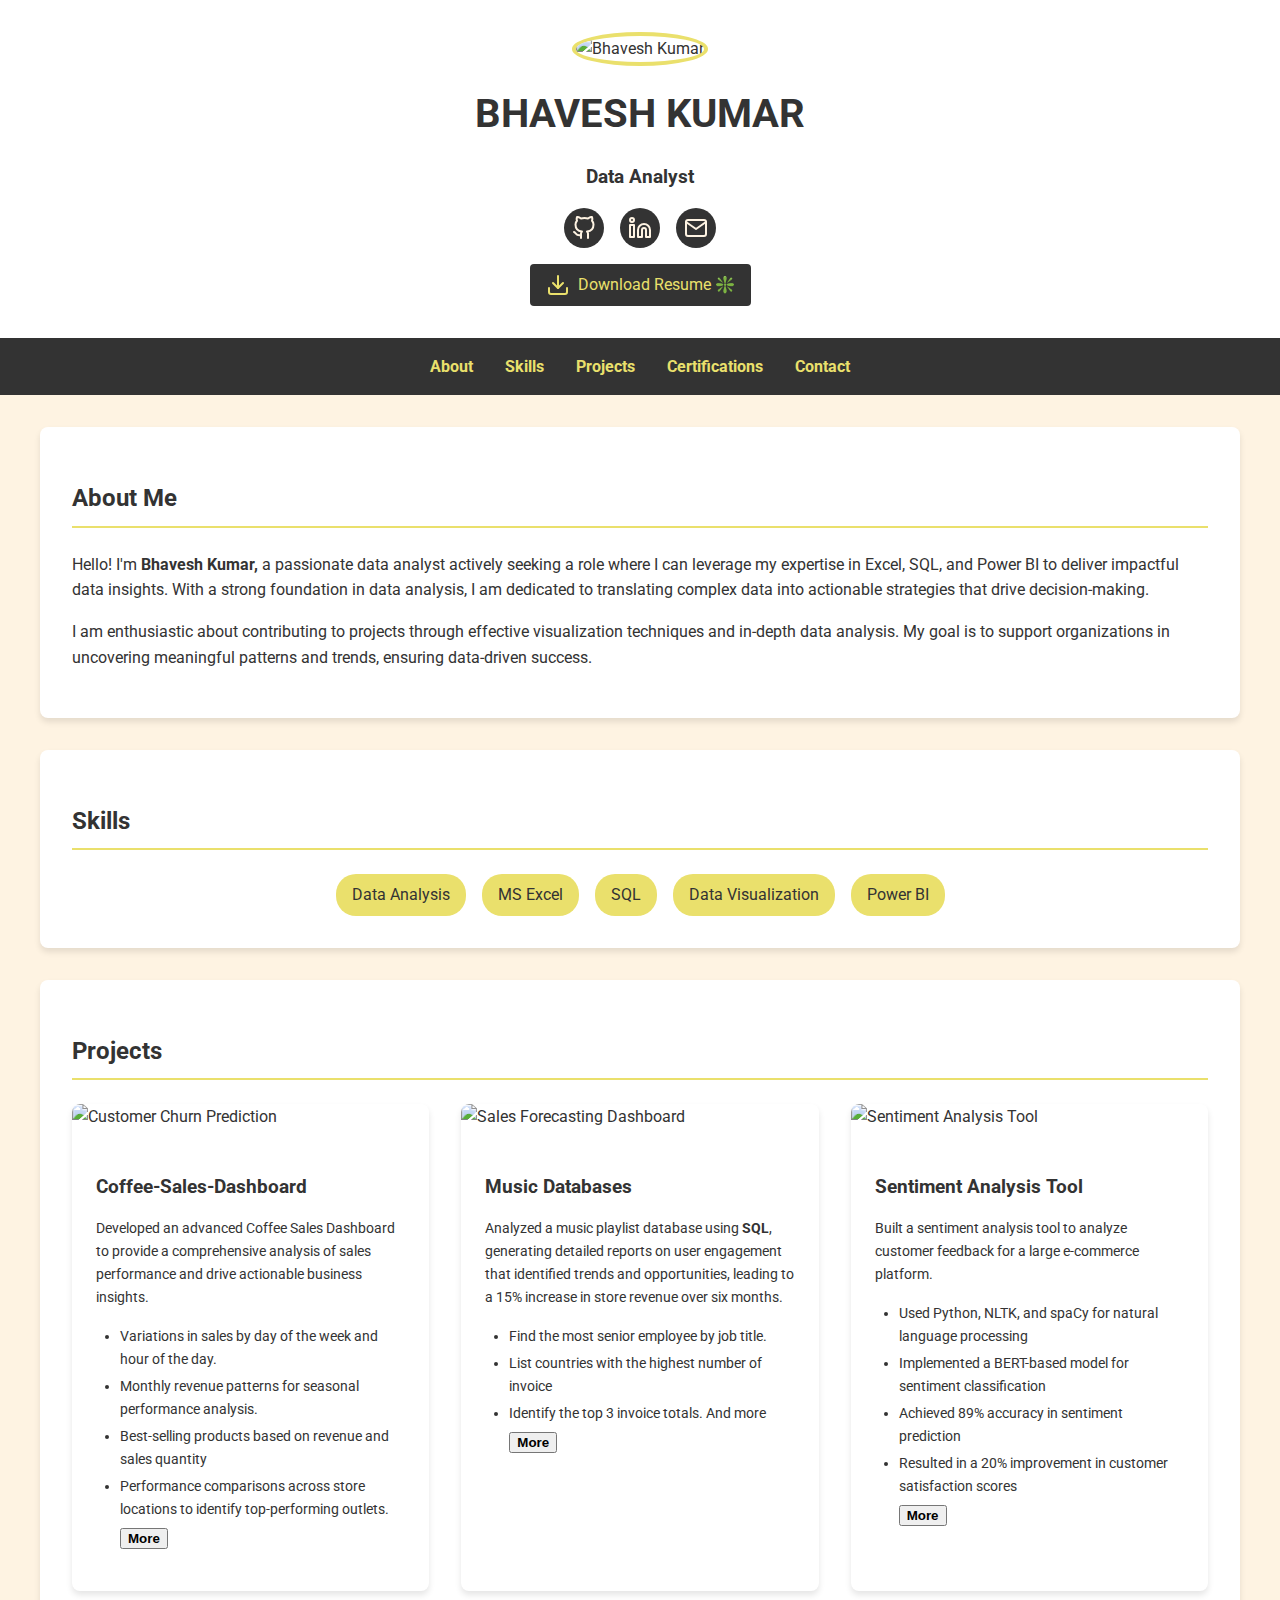
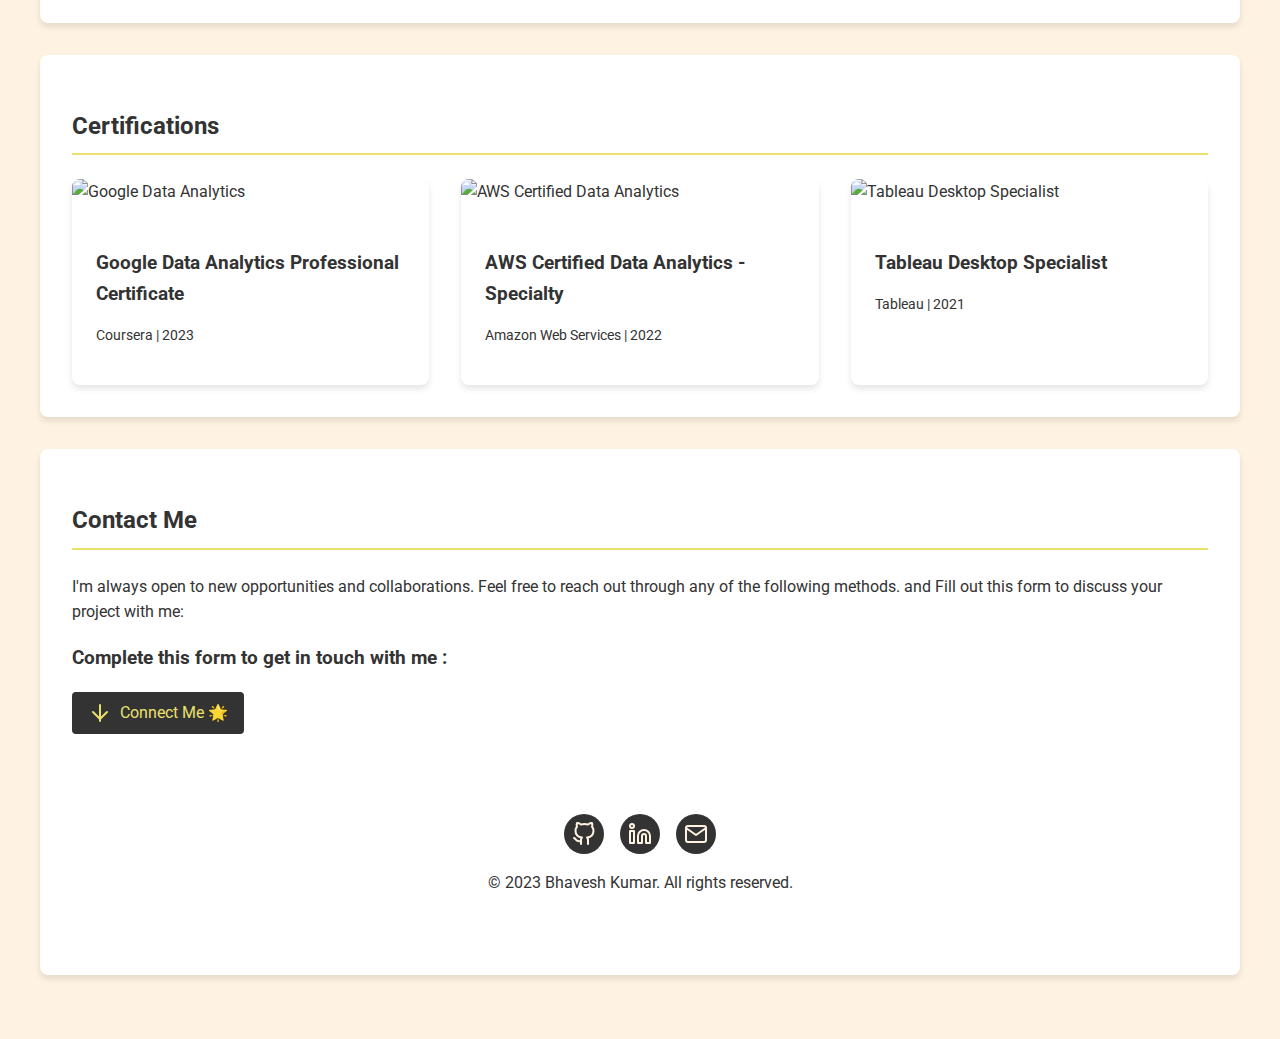
==== commit 1588d7fe: "m" ====
--- a/index.html
+++ b/index.html
@@ -95,14 +95,14 @@
                 <div class="project-card">
                     <img src="https://images.unsplash.com/photo-1460925895917-afdab827c52f?ixlib=rb-4.0.3&ixid=M3wxMjA3fDB8MHxwaG90by1wYWdlfHx8fGVufDB8fHx8fA%3D%3D&auto=format&fit=crop&w=300&q=80" alt="Customer Churn Prediction" class="project-image">
                     <div class="project-info">
-                        <h3 class="project-title">Customer Churn Prediction</h3>
-                        <p class="project-description">Developed a machine learning model to predict customer churn for a telecommunications company.</p>
+                        <h3 class="project-title">Coffee-Sales-Dashboard</h3>
+                        <p class="project-description">Developed an advanced Coffee Sales Dashboard to provide a comprehensive analysis of sales performance and drive actionable business insights.</p>
                         <ul class="project-details">
-                            <li>Used Python, Pandas, and Scikit-learn for data preprocessing and model development</li>
-                            <li>Implemented Random Forest and Gradient Boosting algorithms</li>
-                            <li>Achieved 92% accuracy in predicting customer churn</li>
-                            <li>Resulted in a 25% reduction in customer churn rate</li>
-                            <a href="https://github.com/BBhaveshkumar/SQL-project-music" target="_blank">
+                            <li>Variations in sales by day of the week and hour of the day.</li>
+                            <li>Monthly revenue patterns for seasonal performance analysis.</li>
+                            <li>Best-selling products based on revenue and sales quantity</li>
+                            <li>Performance comparisons across store locations to identify top-performing outlets.</li>
+                            <a href="https://github.com/BBhaveshkumar/Coffee-Sales-Dashboard-" target="_blank">
                                 <button type="button"><b>More</b></button>
                             </a>
                         </ul>
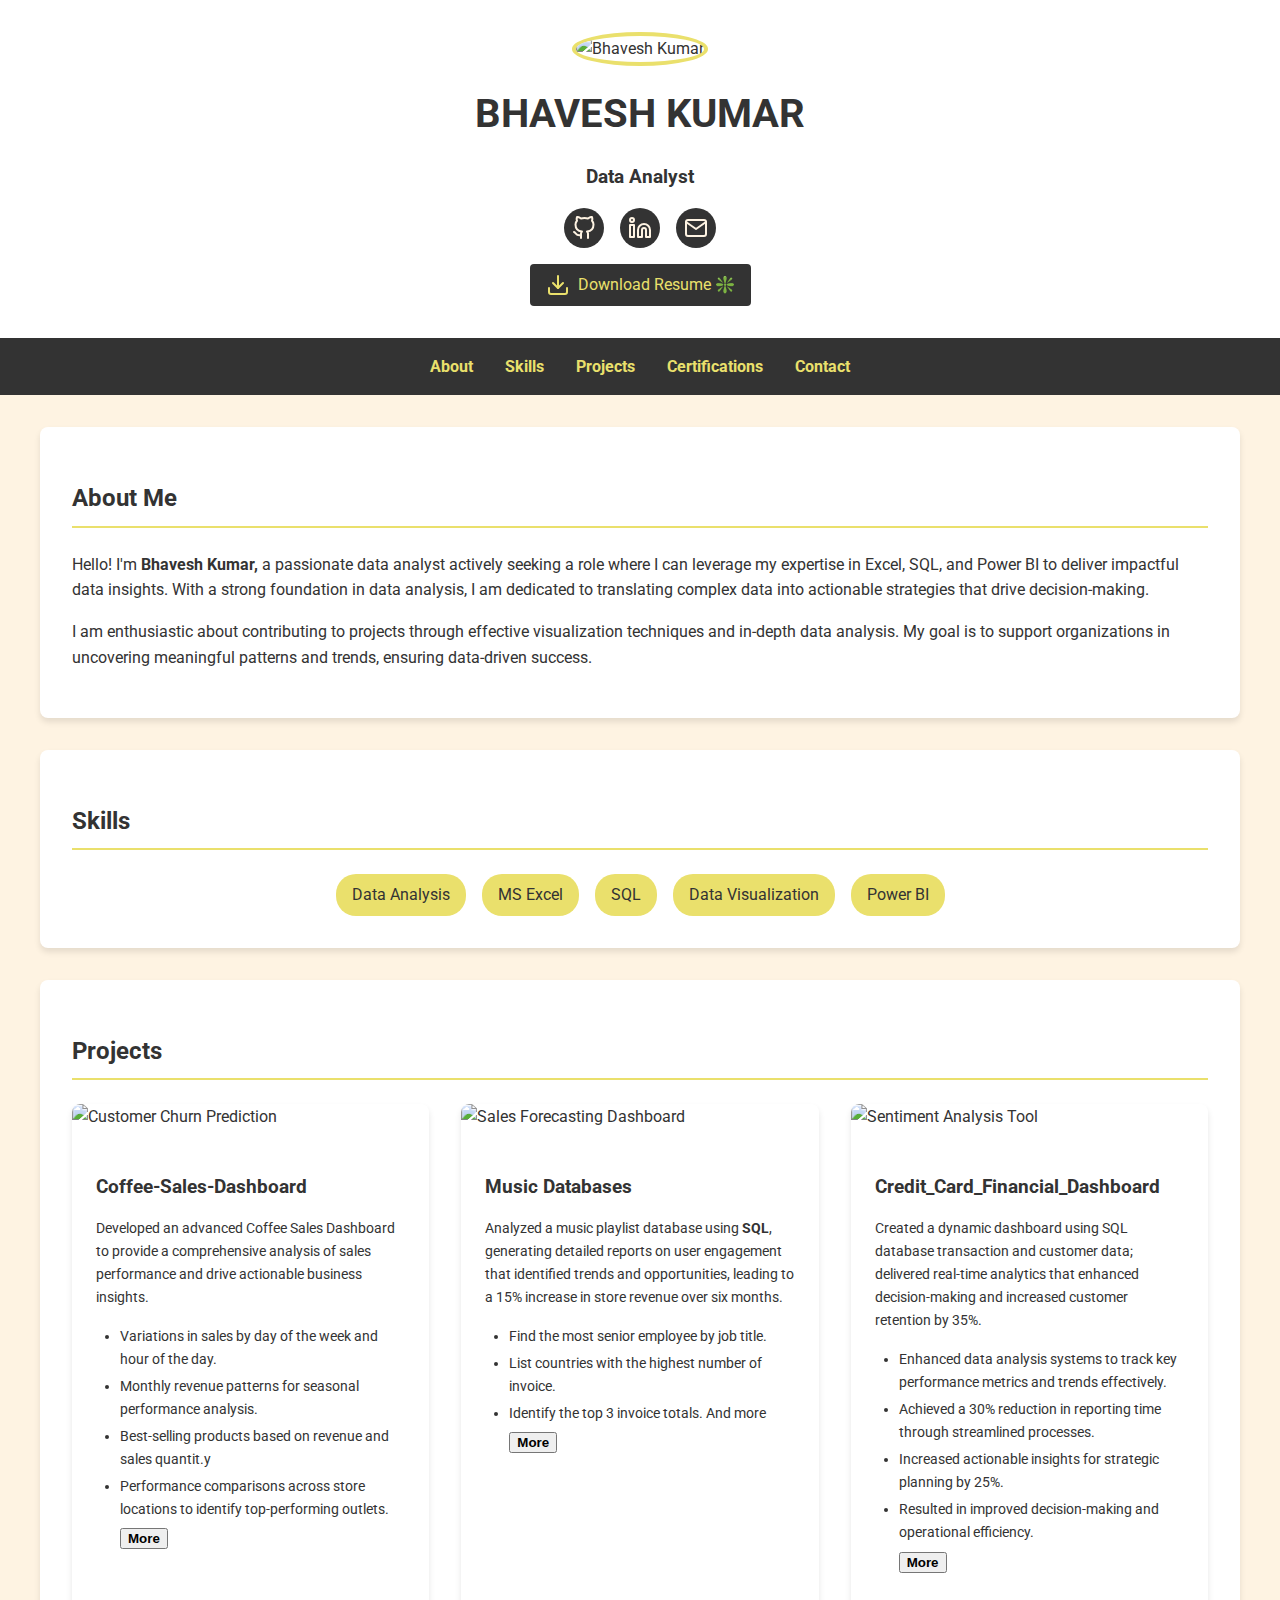
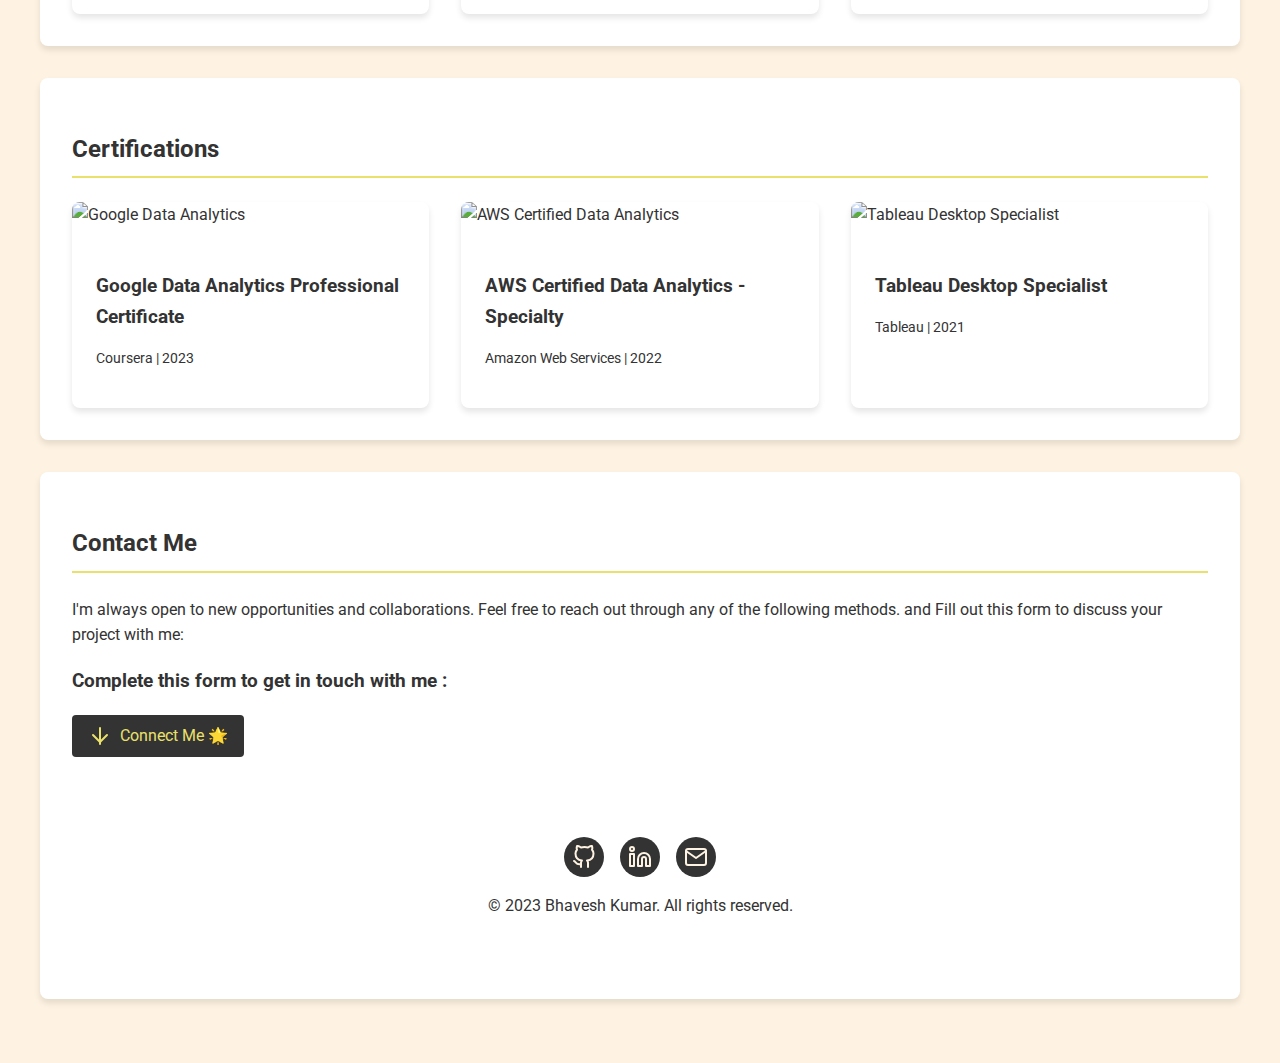
==== commit 5d6a88a8: "vxc" ====
--- a/index.html
+++ b/index.html
@@ -100,7 +100,7 @@
                         <ul class="project-details">
                             <li>Variations in sales by day of the week and hour of the day.</li>
                             <li>Monthly revenue patterns for seasonal performance analysis.</li>
-                            <li>Best-selling products based on revenue and sales quantity</li>
+                            <li>Best-selling products based on revenue and sales quantit.y</li>
                             <li>Performance comparisons across store locations to identify top-performing outlets.</li>
                             <a href="https://github.com/BBhaveshkumar/Coffee-Sales-Dashboard-" target="_blank">
                                 <button type="button"><b>More</b></button>
@@ -115,7 +115,7 @@
                         <p class="project-description">Analyzed a music playlist database using <b>SQL</b>, generating detailed reports on user engagement that identified trends and opportunities, leading to a 15% increase in store revenue over six months.</p>
                         <ul class="project-details">
                             <li>Find the most senior employee by job title.</li>
-                            <li>List countries with the highest number of invoice</li>
+                            <li>List countries with the highest number of invoice.</li>
                             <li>Identify the top 3 invoice totals. And more</li>
                             <a href="https://github.com/BBhaveshkumar/SQL-project-music" target="_blank">
                                 <button type="button"><b>More</b></button>
@@ -127,13 +127,13 @@
                 <div class="project-card">
                     <img src="https://images.unsplash.com/photo-1518186285589-2f7649de83e0?ixlib=rb-4.0.3&ixid=M3wxMjA3fDB8MHxwaG90by1wYWdlfHx8fGVufDB8fHx8fA%3D%3D&auto=format&fit=crop&w=300&q=80" alt="Sentiment Analysis Tool" class="project-image">
                     <div class="project-info">
-                        <h3 class="project-title">Sentiment Analysis Tool</h3>
-                        <p class="project-description">Built a sentiment analysis tool to analyze customer feedback for a large e-commerce platform.</p>
+                        <h3 class="project-title">Credit_Card_Financial_Dashboard</h3>
+                        <p class="project-description">Created a dynamic dashboard using SQL database transaction and customer data; delivered real-time analytics that enhanced decision-making and increased customer retention by 35%.</p>
                         <ul class="project-details">
-                            <li>Used Python, NLTK, and spaCy for natural language processing</li>
-                            <li>Implemented a BERT-based model for sentiment classification</li>
-                            <li>Achieved 89% accuracy in sentiment prediction</li>
-                            <li>Resulted in a 20% improvement in customer satisfaction scores</li>
+                            <li>Enhanced data analysis systems to track key performance metrics and trends effectively.</li>
+                            <li>Achieved a 30% reduction in reporting time through streamlined processes.</li>
+                            <li>Increased actionable insights for strategic planning by 25%.</li>
+                            <li>Resulted in improved decision-making and operational efficiency.</li>
                             <a href="https://example.com/music-databases" target="_blank">
                                 <button type="button"><b>More</b></button>
                             </a>
